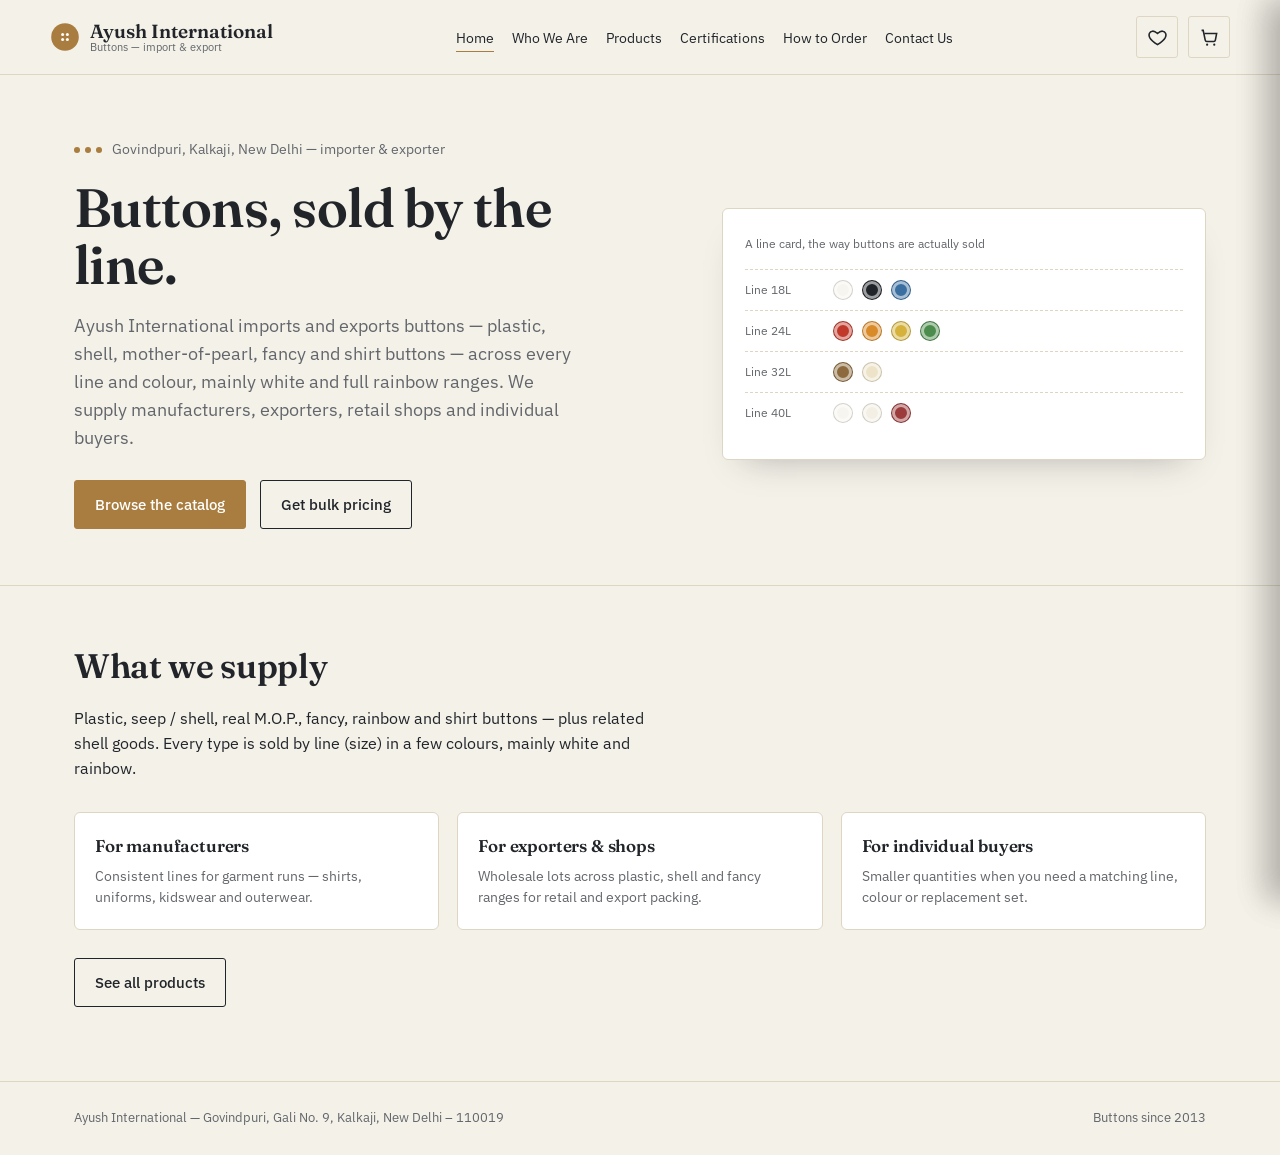
==== index.html @ 9298a8a2 "First Commit" ====
<!DOCTYPE html>
<html lang="en">
<head>
  <meta charset="UTF-8">
  <meta name="viewport" content="width=device-width, initial-scale=1.0">
  <title>Ayush International — Buttons, Import &amp; Export</title>
  <meta name="description" content="Ayush International — importer and exporter of plastic, shell, mother-of-pearl, fancy and shirt buttons. Govindpuri, Kalkaji, New Delhi. Serving manufacturers, exporters, retailers and individual buyers since 2013.">
  <link rel="icon" href="data:image/svg+xml,%3Csvg xmlns='http://www.w3.org/2000/svg' viewBox='0 0 100 100'%3E%3Ccircle cx='50' cy='50' r='46' fill='%23A97C3F'/%3E%3Ccircle cx='42' cy='42' r='5' fill='%23fff'/%3E%3Ccircle cx='58' cy='42' r='5' fill='%23fff'/%3E%3Ccircle cx='42' cy='58' r='5' fill='%23fff'/%3E%3Ccircle cx='58' cy='58' r='5' fill='%23fff'/%3E%3C/svg%3E">
  <link rel="preconnect" href="https://fonts.googleapis.com">
  <link rel="preconnect" href="https://fonts.gstatic.com" crossorigin>
  <link href="https://fonts.googleapis.com/css2?family=Fraunces:opsz,wght@9..144,400;9..144,500;9..144,600;9..144,700&family=IBM+Plex+Sans:wght@400;500;600&display=swap" rel="stylesheet">
  <link rel="stylesheet" href="css/style.css">
</head>
<body data-page="home">

<header>
  <div class="wrap nav">
    <a href="index.html" class="wordmark">
      <svg viewBox="0 0 100 100" aria-hidden="true"><circle cx="50" cy="50" r="46" fill="#A97C3F"/><circle cx="42" cy="42" r="5" fill="#fff"/><circle cx="58" cy="42" r="5" fill="#fff"/><circle cx="42" cy="58" r="5" fill="#fff"/><circle cx="58" cy="58" r="5" fill="#fff"/></svg>
      <span class="wordmark-text">Ayush International<small>Buttons — import &amp; export</small></span>
    </a>
    <button class="icon-btn menu-toggle" id="menuToggle" aria-label="Open menu" aria-expanded="false">
      <svg viewBox="0 0 24 24" fill="none" stroke="currentColor" stroke-width="2"><path d="M3 6h18M3 12h18M3 18h18"/></svg>
    </button>
    <ul class="nav-links" id="navLinks">
      <li><a href="index.html" data-page="home">Home</a></li>
      <li><a href="who-we-are.html" data-page="who">Who We Are</a></li>
      <li><a href="products.html" data-page="products">Products</a></li>
      <li><a href="certifications.html" data-page="certs">Certifications</a></li>
      <li><a href="how-to-order.html" data-page="how">How to Order</a></li>
      <li><a href="contact.html" data-page="contact">Contact Us</a></li>
    </ul>
    <div class="nav-actions">
      <a class="icon-btn" id="wishlistOpen" href="products.html" aria-label="Open wishlist">
        <svg viewBox="0 0 24 24" fill="none" stroke="currentColor" stroke-width="2"><path d="M12 21s-7.5-4.6-10-9.3C0.4 8 2 4.5 5.6 4c2-.3 3.8.6 6.4 3 2.6-2.4 4.4-3.3 6.4-3 3.6.5 5.2 4 3.6 7.7C19.5 16.4 12 21 12 21z"/></svg>
        <span class="count-badge" id="wishCount" hidden>0</span>
      </a>
      <a class="icon-btn" id="cartOpen" href="how-to-order.html" aria-label="Open cart">
        <svg viewBox="0 0 24 24" fill="none" stroke="currentColor" stroke-width="2"><circle cx="9" cy="21" r="1.4" fill="currentColor" stroke="none"/><circle cx="18" cy="21" r="1.4" fill="currentColor" stroke="none"/><path d="M2 3h2l2.6 12.4a2 2 0 0 0 2 1.6h8.8a2 2 0 0 0 2-1.6L21 7H6"/></svg>
        <span class="count-badge" id="cartCount" hidden>0</span>
      </a>
    </div>
  </div>
</header>

<main>
  <section class="hero">
    <div class="wrap hero-grid">
      <div>
        <div class="eyebrow-line"><span class="dots"><span></span><span></span><span></span></span>Govindpuri, Kalkaji, New Delhi — importer &amp; exporter</div>
        <h1>Buttons, sold by the line.</h1>
        <p class="lead">Ayush International imports and exports buttons — plastic, shell, mother-of-pearl, fancy and shirt buttons — across every line and colour, mainly white and full rainbow ranges. We supply manufacturers, exporters, retail shops and individual buyers.</p>
        <div class="hero-ctas">
          <a href="products.html" class="btn btn-brass">Browse the catalog</a>
          <a href="contact.html" class="btn btn-outline">Get bulk pricing</a>
        </div>
      </div>
      <div class="button-card">
        <div class="card-title">A line card, the way buttons are actually sold</div>
        <div class="card-row"><span class="line-label">Line 18L</span><span class="dots-row" id="heroRow1"></span></div>
        <div class="card-row"><span class="line-label">Line 24L</span><span class="dots-row" id="heroRow2"></span></div>
        <div class="card-row"><span class="line-label">Line 32L</span><span class="dots-row" id="heroRow3"></span></div>
        <div class="card-row"><span class="line-label">Line 40L</span><span class="dots-row" id="heroRow4"></span></div>
      </div>
    </div>
  </section>

  <hr class="divider">

  <section>
    <div class="wrap">
      <div class="section-head">
        <h2>What we supply</h2>
        <p>Plastic, seep / shell, real M.O.P., fancy, rainbow and shirt buttons — plus related shell goods. Every type is sold by line (size) in a few colours, mainly white and rainbow.</p>
      </div>
      <div class="why-grid">
        <div class="why-card">
          <h3>For manufacturers</h3>
          <p>Consistent lines for garment runs — shirts, uniforms, kidswear and outerwear.</p>
        </div>
        <div class="why-card">
          <h3>For exporters &amp; shops</h3>
          <p>Wholesale lots across plastic, shell and fancy ranges for retail and export packing.</p>
        </div>
        <div class="why-card">
          <h3>For individual buyers</h3>
          <p>Smaller quantities when you need a matching line, colour or replacement set.</p>
        </div>
      </div>
      <div class="hero-ctas">
        <a href="products.html" class="btn btn-outline">See all products</a>
      </div>
    </div>
  </section>
</main>

<footer>
  <div class="wrap foot-row">
    <span>Ayush International — Govindpuri, Gali No. 9, Kalkaji, New Delhi – 110019</span>
    <span>Buttons since 2013</span>
  </div>
</footer>

<div class="overlay" id="overlay"></div>
<aside class="drawer" id="cartDrawer" aria-label="Shopping cart">
  <div class="drawer-head"><h2>Your cart</h2><button class="drawer-close" id="cartClose" aria-label="Close cart">&times;</button></div>
  <div class="drawer-body" id="cartBody"></div>
  <div class="drawer-foot">
    <div class="totals-row"><span>Items</span><span id="cartTotalItems">0</span></div>
    <button class="btn btn-brass" id="checkoutOpen" style="width:100%;justify-content:center;">Send order enquiry</button>
  </div>
</aside>
<aside class="drawer" id="wishDrawer" aria-label="Wishlist">
  <div class="drawer-head"><h2>Your wishlist</h2><button class="drawer-close" id="wishClose" aria-label="Close wishlist">&times;</button></div>
  <div class="drawer-body" id="wishBody"></div>
</aside>
<div class="modal-overlay" id="checkoutOverlay">
  <div class="modal">
    <h2>Send order enquiry</h2>
    <p class="hint">We confirm pricing by phone or WhatsApp. Share your details and we will reply with rates and dispatch.</p>
    <form id="checkoutForm">
      <div class="field"><label for="custName">Your name</label><input id="custName" required></div>
      <div class="field"><label for="custPhone">Phone number</label><input id="custPhone" required></div>
      <div class="field"><label for="custAddress">Delivery address / city</label><input id="custAddress"></div>
      <div class="field"><label for="custNote">Note (quantities, deadline, anything else)</label><textarea id="custNote"></textarea></div>
      <div class="modal-actions">
        <button type="button" class="btn btn-outline" id="checkoutCancel">Cancel</button>
        <button type="submit" class="btn btn-brass">Send enquiry</button>
      </div>
    </form>
    <div class="order-result" id="orderResult" hidden>
      <p class="hint" id="orderResultHint"></p>
      <textarea id="orderMessage" readonly></textarea>
      <div class="modal-actions" style="margin-top:10px;">
        <button class="btn btn-outline" id="copyOrder">Copy message</button>
        <button class="btn btn-outline" id="closeResult">Close</button>
      </div>
    </div>
  </div>
</div>

<script src="js/data.js"></script>
<script src="js/app.js"></script>
</body>
</html>
---- css/style.css ----
/* ======================================================
   TOKENS — palette drawn from the trade: bone paper,
   brass hardware, ink, and the button colours themselves.
   ====================================================== */
:root{
  --bg:#F4F1E8;
  --surface:#FFFFFF;
  --ink:#21252A;
  --ink-soft:#63666B;
  --line:#DED6C3;
  --brass:#A97C3F;
  --brass-deep:#7C5A2C;
  --thread:#9C3B3B;
  --focus:#3B6FA0;
  --radius:3px;
  --max:1180px;
}
*{box-sizing:border-box;}
html{scroll-behavior:smooth;}
@media (prefers-reduced-motion:reduce){
  html{scroll-behavior:auto;}
  *{animation-duration:0.01ms !important;transition-duration:0.01ms !important;}
}
body{
  margin:0;background:var(--bg);color:var(--ink);
  font-family:'IBM Plex Sans',system-ui,sans-serif;
  font-size:16px;line-height:1.55;
}
h1,h2,h3{
  font-family:'Fraunces',serif;
  font-weight:600;letter-spacing:-0.01em;margin:0 0 .4em;
  color:var(--ink);
}
p{margin:0 0 1em;color:var(--ink);max-width:62ch;}
a{color:inherit;}
button{font-family:inherit;}
:focus-visible{outline:3px solid var(--focus);outline-offset:2px;}
.wrap{max-width:var(--max);margin:0 auto;padding:0 24px;}
.btn{
  display:inline-flex;align-items:center;gap:8px;
  padding:12px 20px;border-radius:var(--radius);border:1px solid var(--ink);
  background:var(--ink);color:var(--bg);font-weight:500;font-size:15px;
  cursor:pointer;text-decoration:none;transition:transform .15s ease, background .15s ease;
}
.btn:hover{background:#000;}
.btn:active{transform:scale(.98);}
.btn-outline{background:transparent;color:var(--ink);}
.btn-outline:hover{background:var(--ink);color:var(--bg);}
.btn-brass{background:var(--brass);border-color:var(--brass);color:#fff;}
.btn-brass:hover{background:var(--brass-deep);}
.btn[disabled]{opacity:.45;cursor:not-allowed;}
.btn[disabled]:hover{background:var(--ink);}

/* ---------- header ---------- */
header{
  position:sticky;top:0;z-index:40;background:var(--bg);
  border-bottom:1px solid var(--line);
}
.nav{display:flex;align-items:center;justify-content:space-between;padding:16px 0;gap:16px;}
.wordmark{display:flex;align-items:center;gap:10px;text-decoration:none;}
.wordmark svg{width:30px;height:30px;flex:none;}
.wordmark-text{font-family:'Fraunces',serif;font-weight:600;font-size:19px;line-height:1.1;white-space:nowrap;}
.wordmark-text small{display:block;font-family:'IBM Plex Sans',sans-serif;font-weight:400;font-size:11px;color:var(--ink-soft);}
.nav-links{display:flex;gap:18px;list-style:none;margin:0;padding:0;flex-wrap:nowrap;}
.nav-links a{
  text-decoration:none;font-size:14px;padding:4px 0;white-space:nowrap;
  border-bottom:1px solid transparent;
}
.nav-links a:hover,
.nav-links a.is-current{border-bottom-color:var(--brass);}
.nav-actions{display:flex;align-items:center;gap:10px;}
.icon-btn{
  position:relative;background:none;border:1px solid var(--line);border-radius:var(--radius);
  width:42px;height:42px;display:flex;align-items:center;justify-content:center;cursor:pointer;
  color:inherit;text-decoration:none;
}
.icon-btn:hover{border-color:var(--ink);}
.icon-btn svg{width:19px;height:19px;}
.count-badge{
  position:absolute;top:-7px;right:-7px;background:var(--thread);color:#fff;
  font-size:11px;font-weight:600;min-width:18px;height:18px;border-radius:9px;
  display:flex;align-items:center;justify-content:center;padding:0 4px;
}
.count-badge[hidden]{display:none;}
.menu-toggle{display:none;}

/* ---------- page hero ---------- */
.page-hero{padding:48px 0 28px;border-bottom:1px solid var(--line);}
.crumbs{font-size:13px;color:var(--ink-soft);margin-bottom:14px;}
.crumbs a{text-decoration:none;border-bottom:1px solid transparent;}
.crumbs a:hover{border-bottom-color:var(--brass);}
.page-hero h1{font-size:clamp(30px,4vw,46px);max-width:18ch;}
.page-hero .lead{font-size:17px;color:var(--ink-soft);}

/* ---------- home hero ---------- */
.hero{padding:64px 0 56px;}
.hero-grid{display:grid;grid-template-columns:1.1fr .9fr;gap:56px;align-items:center;}
.eyebrow-line{
  display:flex;align-items:center;gap:10px;margin-bottom:18px;color:var(--ink-soft);font-size:14px;
}
.eyebrow-line .dots{display:flex;gap:5px;}
.eyebrow-line .dots span{width:6px;height:6px;border-radius:50%;background:var(--brass);}
.hero h1{font-size:clamp(34px,4.6vw,54px);line-height:1.06;margin-bottom:.35em;max-width:14ch;}
.hero p.lead{font-size:18px;color:var(--ink-soft);max-width:46ch;}
.hero-ctas{display:flex;gap:14px;margin-top:28px;flex-wrap:wrap;}

.button-card{
  background:var(--surface);border:1px solid var(--line);border-radius:6px;
  padding:26px 22px;box-shadow:0 18px 34px -22px rgba(33,37,42,.35);
}
.button-card .card-title{font-size:12px;color:var(--ink-soft);margin-bottom:16px;}
.card-row{display:flex;align-items:center;gap:14px;padding:10px 0;border-top:1px dashed var(--line);}
.card-row:first-of-type{border-top:none;}
.card-row .line-label{width:74px;font-size:12px;color:var(--ink-soft);flex:none;}
.card-row .dots-row{display:flex;gap:9px;flex-wrap:wrap;}
.swatch{
  width:20px;height:20px;border-radius:50%;border:1px solid rgba(0,0,0,.15);
  box-shadow:inset 0 0 0 3px rgba(255,255,255,.55);flex:none;
}

/* ---------- section shell ---------- */
section{padding:54px 0;}
.section-head{max-width:60ch;margin-bottom:32px;}
.section-head h2{font-size:clamp(26px,3vw,34px);}
.divider{border:none;border-top:1px solid var(--line);margin:0;}

/* ---------- category filter ---------- */
.cat-filter{display:flex;gap:10px;flex-wrap:wrap;margin-bottom:30px;}
.cat-pill{
  border:1px solid var(--line);background:var(--surface);border-radius:20px;
  padding:8px 16px;font-size:14px;cursor:pointer;color:var(--ink);
}
.cat-pill[aria-pressed="true"]{background:var(--ink);color:var(--bg);border-color:var(--ink);}

/* ---------- product grid ---------- */
.grid{display:grid;grid-template-columns:repeat(auto-fill,minmax(250px,1fr));gap:22px;}
.card{
  background:var(--surface);border:1px solid var(--line);border-radius:6px;
  display:flex;flex-direction:column;overflow:hidden;
}
.card-media{
  position:relative;aspect-ratio:1/1;display:flex;align-items:center;justify-content:center;
  background:linear-gradient(180deg,#EFEAD9,#F4F1E8);border-bottom:1px solid var(--line);
  overflow:hidden;
}
.card-media img{
  width:100%;height:100%;object-fit:cover;display:block;
}
.btn-icon-svg{width:56%;height:56%;}
.photo-note,
.photo-slot{
  position:absolute;top:10px;left:10px;font-size:10.5px;color:var(--ink-soft);
  background:rgba(255,255,255,.85);border:1px dashed var(--line);border-radius:3px;padding:3px 7px;
}
.photo-slot-lg{
  position:absolute;inset:16px;display:flex;align-items:center;justify-content:center;
  border:1px dashed var(--line);color:var(--ink-soft);font-size:13px;text-align:center;
  padding:12px;pointer-events:none;
}
.wish-toggle{
  position:absolute;top:8px;right:8px;background:rgba(255,255,255,.9);border:1px solid var(--line);
  border-radius:50%;width:34px;height:34px;display:flex;align-items:center;justify-content:center;cursor:pointer;z-index:2;
}
.wish-toggle svg{width:16px;height:16px;stroke:var(--ink);fill:none;transition:fill .15s ease, stroke .15s ease;}
.wish-toggle[aria-pressed="true"] svg{fill:var(--thread);stroke:var(--thread);}
.card-body{padding:16px 16px 18px;display:flex;flex-direction:column;gap:8px;flex:1;}
.card-body h3{font-size:16.5px;font-weight:600;margin:0;}
.card-body h3 a{text-decoration:none;}
.card-body h3 a:hover{border-bottom:1px solid var(--brass);}
.card-meta{font-size:13px;color:var(--ink-soft);}
.card-blurb{font-size:13.5px;color:var(--ink-soft);margin:0;}
.swatch-row{display:flex;gap:6px;flex-wrap:wrap;margin-top:2px;}
.swatch-sm{width:15px;height:15px;border-radius:50%;border:1px solid rgba(0,0,0,.15);box-shadow:inset 0 0 0 2px rgba(255,255,255,.55);}
.rating-row{display:flex;align-items:center;gap:6px;margin-top:4px;flex-wrap:wrap;}
.stars{display:flex;gap:2px;}
.star-btn{background:none;border:none;padding:2px;cursor:pointer;color:var(--line);}
.star-btn svg{width:16px;height:16px;fill:currentColor;}
.star-btn.filled{color:var(--brass);}
.rating-text{font-size:12px;color:var(--ink-soft);}
.card-footer{margin-top:auto;padding-top:10px;display:flex;gap:8px;}
.card-footer .btn{flex:1;justify-content:center;padding:10px 12px;font-size:13.5px;}

/* ---------- about / how-it-works ---------- */
.about-grid{display:grid;grid-template-columns:1fr 1fr;gap:48px;align-items:start;}
.prose p{max-width:66ch;}
.fact-list{list-style:none;margin:0;padding:0;display:grid;gap:14px;}
.fact-list li{display:flex;gap:12px;font-size:14.5px;border-top:1px solid var(--line);padding-top:12px;}
.fact-list li:first-child{border-top:none;padding-top:0;}
.fact-list b{font-weight:600;min-width:150px;flex:none;}

.steps{display:grid;grid-template-columns:repeat(3,1fr);gap:24px;}
.step{background:var(--surface);border:1px solid var(--line);border-radius:6px;padding:22px;}
.step .num{font-family:'Fraunces',serif;font-size:26px;color:var(--brass);margin-bottom:8px;}
.step h3{font-size:16px;margin-bottom:6px;}
.step p{font-size:13.5px;color:var(--ink-soft);margin:0;}

.why-grid{display:grid;grid-template-columns:repeat(3,1fr);gap:18px;}
.why-card{
  background:var(--surface);border:1px solid var(--line);border-radius:6px;padding:20px;
}
.why-card h3{font-size:17px;margin-bottom:6px;}
.why-card p{font-size:14px;color:var(--ink-soft);margin:0;max-width:none;}

.cert-grid{display:grid;grid-template-columns:repeat(auto-fill,minmax(240px,1fr));gap:18px;}
.cert-card{
  background:var(--surface);border:1px dashed var(--line);border-radius:6px;padding:22px;min-height:180px;
  display:flex;flex-direction:column;justify-content:space-between;
}
.cert-card .label{font-size:12px;color:var(--ink-soft);margin-bottom:8px;}
.cert-card h3{font-size:18px;}
.fill-me{color:var(--ink-soft);font-style:italic;}

/* ---------- product detail ---------- */
.detail-grid{display:grid;grid-template-columns:.9fr 1.1fr;gap:48px;align-items:start;}
.detail-media{
  position:relative;aspect-ratio:1/1;background:linear-gradient(180deg,#EFEAD9,#F4F1E8);
  border:1px solid var(--line);border-radius:6px;display:flex;align-items:center;justify-content:center;overflow:hidden;
}
.detail-media img{width:100%;height:100%;object-fit:cover;}
.detail-media .btn-icon-svg{width:48%;height:48%;}
.detail-actions{display:flex;gap:10px;flex-wrap:wrap;margin-top:22px;}

/* ---------- contact ---------- */
.contact-box{background:var(--surface);border:1px solid var(--line);border-radius:6px;padding:30px;}
.contact-grid{display:grid;grid-template-columns:1fr 1fr;gap:26px;}
.contact-item b{display:block;font-size:12.5px;color:var(--ink-soft);margin-bottom:4px;}
.contact-item span, .contact-item a{font-size:15.5px;}
.map-slot{
  margin-top:22px;min-height:220px;border:1px dashed var(--line);border-radius:6px;
  display:flex;align-items:center;justify-content:center;color:var(--ink-soft);font-size:14px;
  background:var(--surface);
}

footer{border-top:1px solid var(--line);padding:26px 0;margin-top:20px;}
.foot-row{display:flex;justify-content:space-between;align-items:center;flex-wrap:wrap;gap:10px;font-size:13px;color:var(--ink-soft);}
.foot-row a{text-decoration:none;}
.foot-row a:hover{border-bottom:1px solid var(--brass);}

/* ---------- drawers ---------- */
.overlay{
  position:fixed;inset:0;background:rgba(33,37,42,.4);opacity:0;pointer-events:none;
  transition:opacity .2s ease;z-index:60;
}
.overlay.open{opacity:1;pointer-events:auto;}
.drawer{
  position:fixed;top:0;right:0;height:100%;width:min(400px,92vw);background:var(--bg);
  box-shadow:-14px 0 30px rgba(0,0,0,.15);transform:translateX(100%);
  transition:transform .25s ease;z-index:70;display:flex;flex-direction:column;
}
.drawer.open{transform:translateX(0);}
.drawer-head{display:flex;justify-content:space-between;align-items:center;padding:18px 20px;border-bottom:1px solid var(--line);}
.drawer-head h2{font-size:19px;margin:0;}
.drawer-close{background:none;border:none;cursor:pointer;font-size:22px;line-height:1;color:var(--ink);}
.drawer-body{padding:16px 20px;overflow-y:auto;flex:1;display:flex;flex-direction:column;gap:14px;}
.drawer-empty{color:var(--ink-soft);font-size:14px;padding:20px 0;}
.line-item{display:flex;gap:12px;border-bottom:1px solid var(--line);padding-bottom:14px;}
.li-icon{width:52px;height:52px;flex:none;background:#EFEAD9;border-radius:4px;display:flex;align-items:center;justify-content:center;overflow:hidden;}
.li-icon img{width:100%;height:100%;object-fit:cover;}
.li-icon svg{width:70%;height:70%;}
.li-info{flex:1;}
.li-info h4{font-size:14.5px;margin:0 0 3px;font-weight:600;}
.li-info .meta{font-size:12px;color:var(--ink-soft);margin-bottom:8px;}
.qty-row{display:flex;align-items:center;gap:10px;}
.qty-btn{width:26px;height:26px;border:1px solid var(--line);background:var(--surface);border-radius:4px;cursor:pointer;font-size:15px;line-height:1;}
.qty-val{font-size:14px;min-width:16px;text-align:center;}
.li-remove{margin-left:auto;background:none;border:none;color:var(--thread);font-size:12.5px;cursor:pointer;text-decoration:underline;}
.wish-item{display:flex;gap:12px;align-items:center;border-bottom:1px solid var(--line);padding-bottom:14px;}
.wish-item .li-info{display:flex;flex-direction:column;gap:6px;}
.wish-actions{display:flex;gap:8px;}
.wish-actions button,.wish-actions a{font-size:12px;padding:6px 10px;}
.drawer-foot{border-top:1px solid var(--line);padding:16px 20px;}
.drawer-foot .totals-row{display:flex;justify-content:space-between;font-size:14px;margin-bottom:12px;}

/* ---------- checkout modal ---------- */
.modal-overlay{
  position:fixed;inset:0;background:rgba(33,37,42,.45);display:none;align-items:center;justify-content:center;
  z-index:80;padding:20px;
}
.modal-overlay.open{display:flex;}
.modal{background:var(--bg);border-radius:8px;max-width:480px;width:100%;max-height:88vh;overflow-y:auto;padding:26px;}
.modal h2{font-size:21px;margin-bottom:6px;}
.modal p.hint{font-size:13.5px;color:var(--ink-soft);margin-bottom:18px;}
.field{margin-bottom:14px;}
.field label{display:block;font-size:13px;color:var(--ink-soft);margin-bottom:5px;}
.field input,.field textarea,.field select{
  width:100%;padding:10px 12px;border:1px solid var(--line);border-radius:4px;background:var(--surface);
  font-family:inherit;font-size:14.5px;color:var(--ink);
}
.field textarea{resize:vertical;min-height:64px;}
.modal-actions{display:flex;gap:10px;margin-top:6px;}
.order-result{margin-top:18px;border-top:1px solid var(--line);padding-top:16px;}
.order-result textarea{width:100%;min-height:150px;font-size:13px;padding:10px;border:1px solid var(--line);border-radius:4px;background:var(--surface);font-family:inherit;}

.list-page{padding:40px 0 64px;}
.list-page .line-item,
.list-page .wish-item{background:var(--surface);border:1px solid var(--line);border-bottom:1px solid var(--line);padding:16px;border-radius:6px;}

@media (max-width:980px){
  .hero-grid,.about-grid,.detail-grid{grid-template-columns:1fr;}
  .contact-grid{grid-template-columns:1fr;}
  .steps,.why-grid{grid-template-columns:1fr;}
  .nav-links{
    position:fixed;top:73px;left:0;right:0;background:var(--bg);border-bottom:1px solid var(--line);
    flex-direction:column;gap:0;padding:8px 24px;transform:translateY(-140%);transition:transform .2s ease;
    z-index:39;
  }
  .nav-links.open{transform:translateY(0);}
  .nav-links li{border-top:1px solid var(--line);}
  .nav-links li:first-child{border-top:none;}
  .nav-links a{display:block;padding:14px 0;}
  .menu-toggle{display:flex;}
}
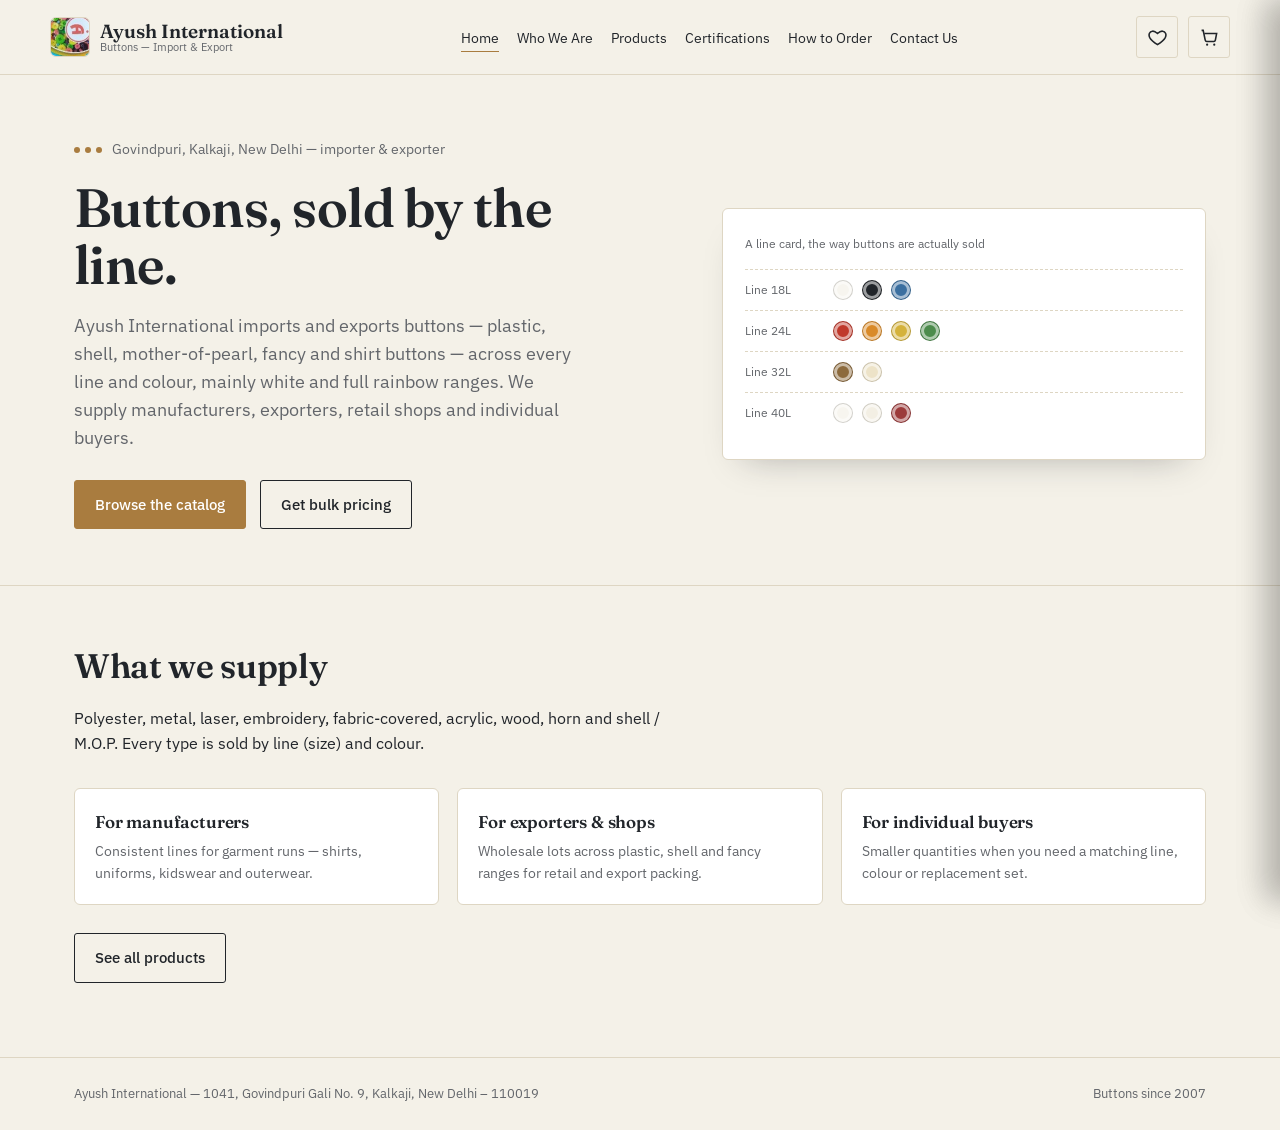
==== commit 4d8f058c: "Product Catalog" ====
--- a/index.html
+++ b/index.html
@@ -5,7 +5,7 @@
   <meta name="viewport" content="width=device-width, initial-scale=1.0">
   <title>Ayush International — Buttons, Import &amp; Export</title>
   <meta name="description" content="Ayush International — importer and exporter of plastic, shell, mother-of-pearl, fancy and shirt buttons. Govindpuri, Kalkaji, New Delhi. Serving manufacturers, exporters, retailers and individual buyers since 2013.">
-  <link rel="icon" href="data:image/svg+xml,%3Csvg xmlns='http://www.w3.org/2000/svg' viewBox='0 0 100 100'%3E%3Ccircle cx='50' cy='50' r='46' fill='%23A97C3F'/%3E%3Ccircle cx='42' cy='42' r='5' fill='%23fff'/%3E%3Ccircle cx='58' cy='42' r='5' fill='%23fff'/%3E%3Ccircle cx='42' cy='58' r='5' fill='%23fff'/%3E%3Ccircle cx='58' cy='58' r='5' fill='%23fff'/%3E%3C/svg%3E">
+  <link rel="icon" href="images/logo.png">
   <link rel="preconnect" href="https://fonts.googleapis.com">
   <link rel="preconnect" href="https://fonts.gstatic.com" crossorigin>
   <link href="https://fonts.googleapis.com/css2?family=Fraunces:opsz,wght@9..144,400;9..144,500;9..144,600;9..144,700&family=IBM+Plex+Sans:wght@400;500;600&display=swap" rel="stylesheet">
@@ -16,8 +16,8 @@
 <header>
   <div class="wrap nav">
     <a href="index.html" class="wordmark">
-      <svg viewBox="0 0 100 100" aria-hidden="true"><circle cx="50" cy="50" r="46" fill="#A97C3F"/><circle cx="42" cy="42" r="5" fill="#fff"/><circle cx="58" cy="42" r="5" fill="#fff"/><circle cx="42" cy="58" r="5" fill="#fff"/><circle cx="58" cy="58" r="5" fill="#fff"/></svg>
-      <span class="wordmark-text">Ayush International<small>Buttons — import &amp; export</small></span>
+      <img src="images/logo.png" alt="Ayush International" class="brand-logo" width="40" height="40">
+      <span class="wordmark-text">Ayush International<small>Buttons — Import &amp; Export</small></span>
     </a>
     <button class="icon-btn menu-toggle" id="menuToggle" aria-label="Open menu" aria-expanded="false">
       <svg viewBox="0 0 24 24" fill="none" stroke="currentColor" stroke-width="2"><path d="M3 6h18M3 12h18M3 18h18"/></svg>
@@ -71,7 +71,7 @@
     <div class="wrap">
       <div class="section-head">
         <h2>What we supply</h2>
-        <p>Plastic, seep / shell, real M.O.P., fancy, rainbow and shirt buttons — plus related shell goods. Every type is sold by line (size) in a few colours, mainly white and rainbow.</p>
+        <p>Polyester, metal, laser, embroidery, fabric-covered, acrylic, wood, horn and shell / M.O.P. Every type is sold by line (size) and colour.</p>
       </div>
       <div class="why-grid">
         <div class="why-card">
@@ -96,8 +96,8 @@
 
 <footer>
   <div class="wrap foot-row">
-    <span>Ayush International — Govindpuri, Gali No. 9, Kalkaji, New Delhi – 110019</span>
-    <span>Buttons since 2013</span>
+    <span>Ayush International — 1041, Govindpuri Gali No. 9, Kalkaji, New Delhi – 110019</span>
+    <span>Buttons since 2007</span>
   </div>
 </footer>
 
--- a/css/style.css
+++ b/css/style.css
@@ -59,6 +59,10 @@
 .nav{display:flex;align-items:center;justify-content:space-between;padding:16px 0;gap:16px;}
 .wordmark{display:flex;align-items:center;gap:10px;text-decoration:none;}
 .wordmark svg{width:30px;height:30px;flex:none;}
+.brand-logo{
+  width:40px;height:40px;flex:none;border-radius:6px;
+  object-fit:cover;border:1px solid var(--line);background:#fff;
+}
 .wordmark-text{font-family:'Fraunces',serif;font-weight:600;font-size:19px;line-height:1.1;white-space:nowrap;}
 .wordmark-text small{display:block;font-family:'IBM Plex Sans',sans-serif;font-weight:400;font-size:11px;color:var(--ink-soft);}
 .nav-links{display:flex;gap:18px;list-style:none;margin:0;padding:0;flex-wrap:nowrap;}
@@ -168,7 +172,23 @@
 .card-body h3 a{text-decoration:none;}
 .card-body h3 a:hover{border-bottom:1px solid var(--brass);}
 .card-meta{font-size:13px;color:var(--ink-soft);}
+.price{font-weight:600;font-size:16px;color:var(--ink);}
+.price small{font-weight:400;font-size:12px;color:var(--ink-soft);margin-left:6px;}
+.price-lg{font-size:22px;margin:10px 0 4px;}
 .card-blurb{font-size:13.5px;color:var(--ink-soft);margin:0;}
+.size-row{display:flex;flex-wrap:wrap;gap:6px;margin:0 0 16px;}
+.size-pill{
+  border:1px solid var(--line);background:var(--surface);border-radius:3px;
+  padding:4px 8px;font-size:12.5px;
+}
+.detail-sub{font-size:15px;margin:18px 0 8px;}
+.color-names{font-size:14px;color:var(--ink-soft);max-width:none;margin:0 0 6px;}
+.hint-note{font-size:13px;color:var(--ink-soft);margin-top:18px;max-width:52ch;}
+.table-wrap{overflow-x:auto;border:1px solid var(--line);border-radius:6px;background:var(--surface);}
+.size-table{width:100%;border-collapse:collapse;font-size:14px;}
+.size-table th,.size-table td{text-align:left;padding:10px 14px;border-bottom:1px solid var(--line);}
+.size-table th{font-weight:600;background:#EFEAD9;}
+.size-table tr:last-child td{border-bottom:none;}
 .swatch-row{display:flex;gap:6px;flex-wrap:wrap;margin-top:2px;}
 .swatch-sm{width:15px;height:15px;border-radius:50%;border:1px solid rgba(0,0,0,.15);box-shadow:inset 0 0 0 2px rgba(255,255,255,.55);}
 .rating-row{display:flex;align-items:center;gap:6px;margin-top:4px;flex-wrap:wrap;}
@@ -230,6 +250,11 @@
   display:flex;align-items:center;justify-content:center;color:var(--ink-soft);font-size:14px;
   background:var(--surface);
 }
+.visiting-card{
+  margin-top:22px;border:1px solid var(--line);border-radius:6px;overflow:hidden;background:#0aa0c8;
+}
+.visiting-card img{display:block;width:100%;height:auto;}
+.visiting-card .caption{font-size:12.5px;color:var(--ink-soft);padding:10px 12px;background:var(--surface);}
 
 footer{border-top:1px solid var(--line);padding:26px 0;margin-top:20px;}
 .foot-row{display:flex;justify-content:space-between;align-items:center;flex-wrap:wrap;gap:10px;font-size:13px;color:var(--ink-soft);}
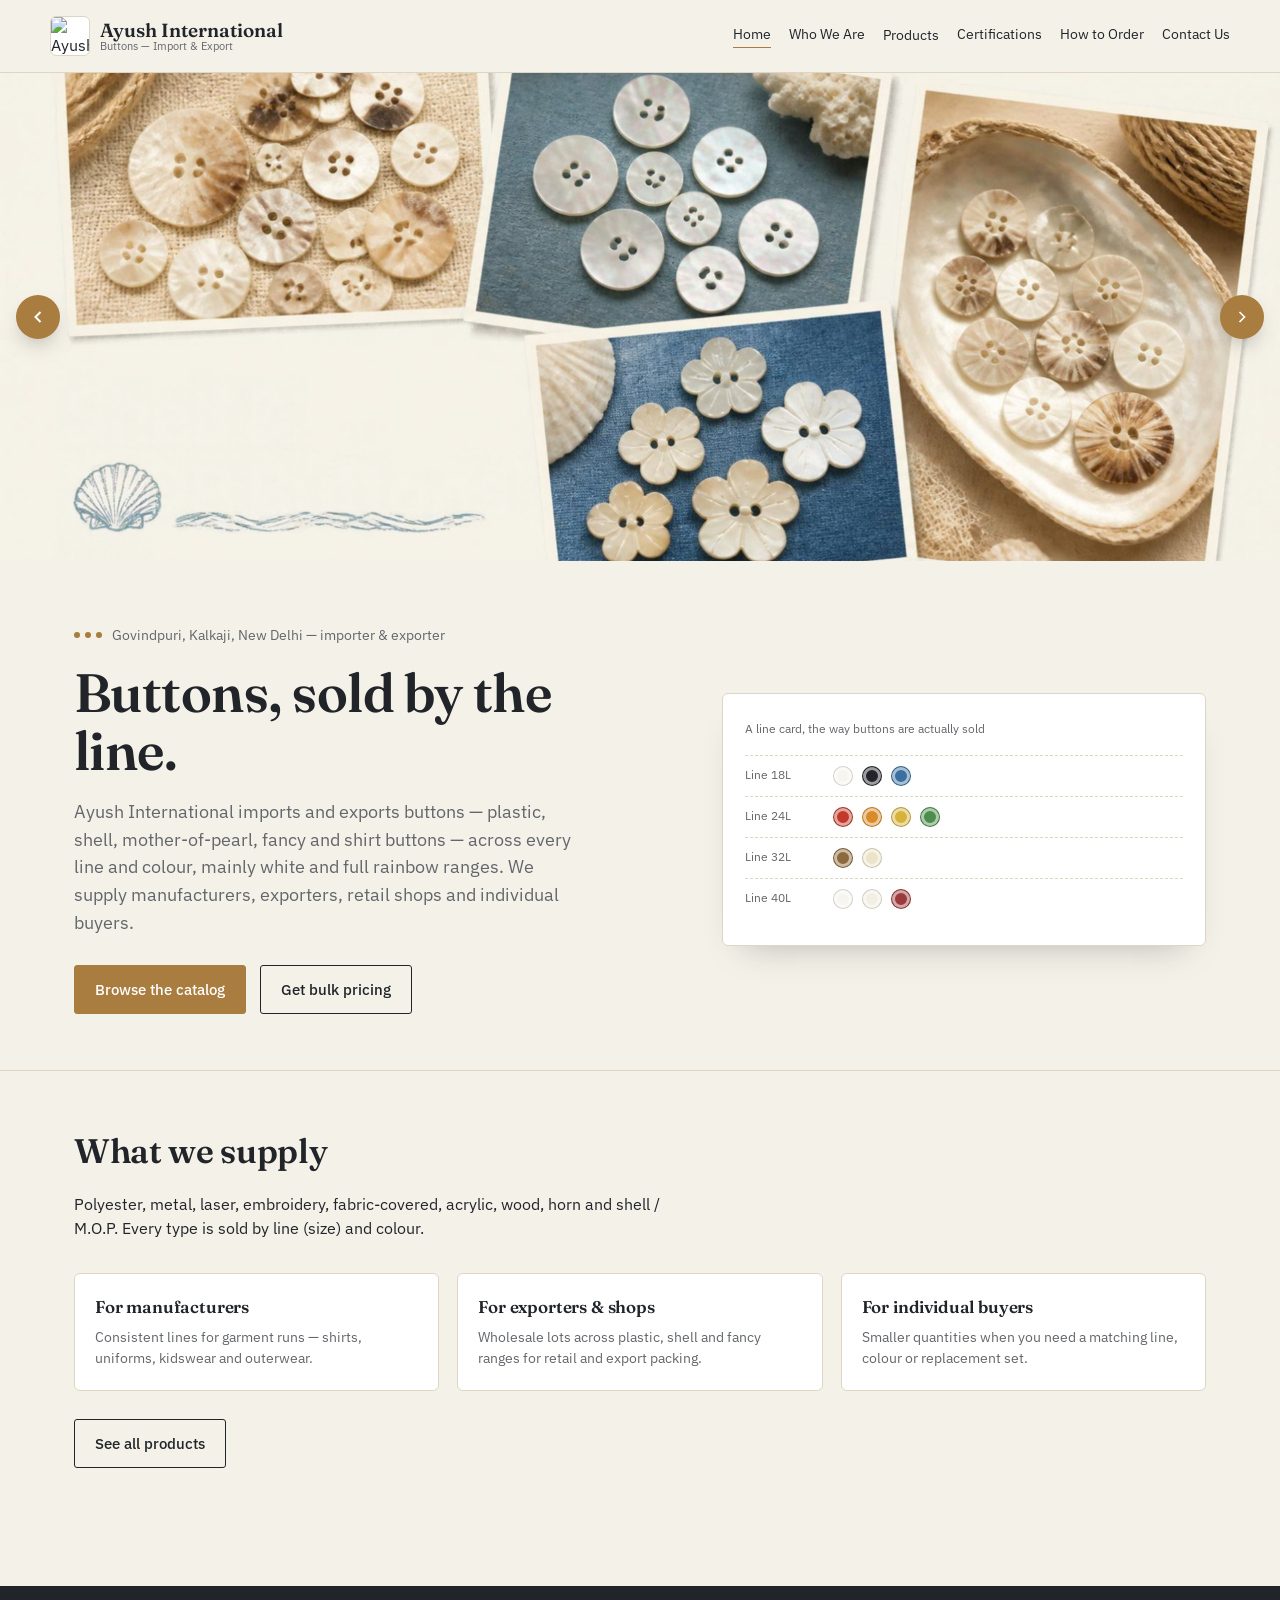
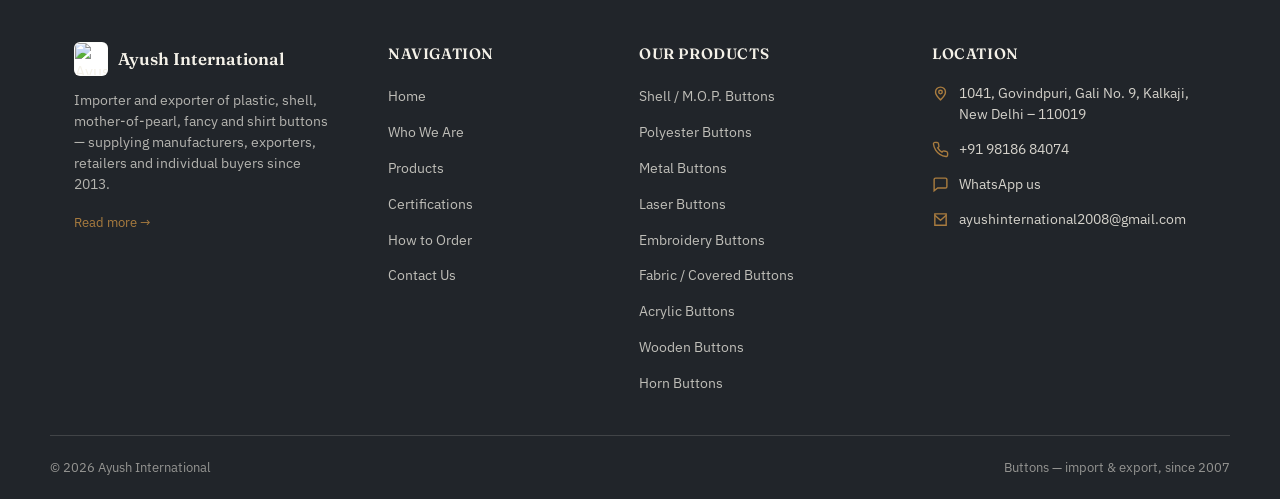
==== commit a2e93400: "Image Gallery & Footer" ====
--- a/index.html
+++ b/index.html
@@ -25,12 +25,28 @@
     <ul class="nav-links" id="navLinks">
       <li><a href="index.html" data-page="home">Home</a></li>
       <li><a href="who-we-are.html" data-page="who">Who We Are</a></li>
-      <li><a href="products.html" data-page="products">Products</a></li>
+      <li class="nav-item has-dropdown" id="productsNavItem">
+        <a href="products.html" data-page="products">Products</a>
+        <button class="dropdown-toggle" id="dropdownToggle" aria-label="Show product categories" aria-expanded="false">
+          <svg class="caret" viewBox="0 0 24 24" fill="none" stroke="currentColor" stroke-width="2"><path d="m6 9 6 6 6-6"/></svg>
+        </button>
+        <ul class="dropdown-menu">
+          <li><a href="products.html?cat=polyester">Polyester</a></li>
+          <li><a href="products.html?cat=metal">Metal</a></li>
+          <li><a href="products.html?cat=laser">Laser</a></li>
+          <li><a href="products.html?cat=embroidery">Embroidery</a></li>
+          <li><a href="products.html?cat=fabric">Fabric / Covered</a></li>
+          <li><a href="products.html?cat=acrylic">Acrylic</a></li>
+          <li><a href="products.html?cat=wood">Wooden</a></li>
+          <li><a href="products.html?cat=horn">Horn</a></li>
+          <li><a href="products.html?cat=shell">Shell / M.O.P.</a></li>
+        </ul>
+      </li>
       <li><a href="certifications.html" data-page="certs">Certifications</a></li>
       <li><a href="how-to-order.html" data-page="how">How to Order</a></li>
       <li><a href="contact.html" data-page="contact">Contact Us</a></li>
     </ul>
-    <div class="nav-actions">
+    <!-- <div class="nav-actions">
       <a class="icon-btn" id="wishlistOpen" href="products.html" aria-label="Open wishlist">
         <svg viewBox="0 0 24 24" fill="none" stroke="currentColor" stroke-width="2"><path d="M12 21s-7.5-4.6-10-9.3C0.4 8 2 4.5 5.6 4c2-.3 3.8.6 6.4 3 2.6-2.4 4.4-3.3 6.4-3 3.6.5 5.2 4 3.6 7.7C19.5 16.4 12 21 12 21z"/></svg>
         <span class="count-badge" id="wishCount" hidden>0</span>
@@ -39,11 +55,27 @@
         <svg viewBox="0 0 24 24" fill="none" stroke="currentColor" stroke-width="2"><circle cx="9" cy="21" r="1.4" fill="currentColor" stroke="none"/><circle cx="18" cy="21" r="1.4" fill="currentColor" stroke="none"/><path d="M2 3h2l2.6 12.4a2 2 0 0 0 2 1.6h8.8a2 2 0 0 0 2-1.6L21 7H6"/></svg>
         <span class="count-badge" id="cartCount" hidden>0</span>
       </a>
-    </div>
+    </div> -->
   </div>
 </header>
-
 <main>
+  <section class="gallery-strip">
+    <div class="gallery-viewport">
+      <button class="gallery-arrow gallery-prev" id="galleryPrev" aria-label="Previous images">
+        <svg viewBox="0 0 24 24" fill="none" stroke="currentColor" stroke-width="2.4"><path d="m15 18-6-6 6-6"/></svg>
+      </button>
+      <div class="gallery-track" id="galleryTrack">
+        <div class="gallery-slide"><img src="images/1.png" alt="Mother of pearl buttons" data-fallback></div>
+        <div class="gallery-slide"><img src="images/2.png" alt="Natural shell buttons" data-fallback></div>
+        <div class="gallery-slide"><img src="images/3.png" alt="Wooden buttons" data-fallback></div>
+        <div class="gallery-slide"><img src="images/4.png" alt="Brass buttons" data-fallback></div>
+      </div>
+      <button class="gallery-arrow gallery-next" id="galleryNext" aria-label="Next images">
+        <svg viewBox="0 0 24 24" fill="none" stroke="currentColor" stroke-width="2"><path d="m9 6 6 6-6 6"/></svg>
+      </button>
+    </div>
+  </section>
+
   <section class="hero">
     <div class="wrap hero-grid">
       <div>
@@ -94,14 +126,82 @@
   </section>
 </main>
 
-<footer>
+<!-- <footer>
   <div class="wrap foot-row">
     <span>Ayush International — 1041, Govindpuri Gali No. 9, Kalkaji, New Delhi – 110019</span>
     <span>Buttons since 2007</span>
   </div>
+</footer> -->
+<footer>
+  <div class="wrap footer-grid">
+ 
+    <div class="footer-col footer-brand">
+      <a href="index.html" class="footer-wordmark">
+        <img src="images/logo.png" alt="Ayush International" width="34" height="34">
+        <span>Ayush International</span>
+      </a>
+      <p>Importer and exporter of plastic, shell, mother-of-pearl, fancy and shirt buttons — supplying manufacturers, exporters, retailers and individual buyers since 2013.</p>
+      <a href="who-we-are.html" class="footer-more">Read more &rarr;</a>
+    </div>
+ 
+    <div class="footer-col">
+      <h4>Navigation</h4>
+      <ul class="footer-links">
+        <li><a href="index.html">Home</a></li>
+        <li><a href="who-we-are.html">Who We Are</a></li>
+        <li><a href="products.html">Products</a></li>
+        <li><a href="certifications.html">Certifications</a></li>
+        <li><a href="how-to-order.html">How to Order</a></li>
+        <li><a href="contact.html">Contact Us</a></li>
+      </ul>
+    </div>
+ 
+    <div class="footer-col">
+      <h4>Our Products</h4>
+      <ul class="footer-links">
+        <li><a href="products.html?cat=shell">Shell / M.O.P. Buttons</a></li>
+        <li><a href="products.html?cat=polyester">Polyester Buttons</a></li>
+        <li><a href="products.html?cat=metal">Metal Buttons</a></li>
+        <li><a href="products.html?cat=laser">Laser Buttons</a></li>
+        <li><a href="products.html?cat=embroidery">Embroidery Buttons</a></li>
+        <li><a href="products.html?cat=fabric">Fabric / Covered Buttons</a></li>
+        <li><a href="products.html?cat=acrylic">Acrylic Buttons</a></li>
+        <li><a href="products.html?cat=wood">Wooden Buttons</a></li>
+        <li><a href="products.html?cat=horn">Horn Buttons</a></li>
+      </ul>
+    </div>
+ 
+    <div class="footer-col">
+      <h4>Location</h4>
+      <ul class="footer-contact">
+        <li>
+          <svg viewBox="0 0 24 24" fill="none" stroke="currentColor" stroke-width="2"><path d="M12 21s-7-6.3-7-11a7 7 0 0 1 14 0c0 4.7-7 11-7 11z"/><circle cx="12" cy="10" r="2.5"/></svg>
+          <a href="https://maps.google.com/?q=1041,+Govindpuri+Gali+No.+9,+Kalkaji,+New+Delhi+110019" target="_blank" rel="noopener">1041, Govindpuri, Gali No. 9, Kalkaji, New Delhi – 110019</a>
+        </li>
+        <li>
+          <svg viewBox="0 0 24 24" fill="none" stroke="currentColor" stroke-width="2"><path d="M22 16.9v3a2 2 0 0 1-2.2 2 19.8 19.8 0 0 1-8.6-3.1 19.5 19.5 0 0 1-6-6 19.8 19.8 0 0 1-3.1-8.6A2 2 0 0 1 4.1 2h3a2 2 0 0 1 2 1.7c.1.9.3 1.8.6 2.7a2 2 0 0 1-.4 2.1L8.1 9.7a16 16 0 0 0 6 6l1.2-1.2a2 2 0 0 1 2.1-.4c.9.3 1.8.5 2.7.6a2 2 0 0 1 1.7 2z"/></svg>
+          <a href="tel:+919818684074">+91 98186 84074</a>
+        </li>
+        <li>
+          <svg viewBox="0 0 24 24" fill="none" stroke="currentColor" stroke-width="2"><path d="M21 15a2 2 0 0 1-2 2H8l-5 4V5a2 2 0 0 1 2-2h14a2 2 0 0 1 2 2z"/></svg>
+          <a href="https://wa.me/919818684074" target="_blank" rel="noopener">WhatsApp us</a>
+        </li>
+        <li>
+          <svg viewBox="0 0 24 24" fill="none" stroke="currentColor" stroke-width="2"><path d="M4 4h16v16H4z"/><path d="m4 6 8 7 8-7"/></svg>
+          <a href="mailto:ayushinternational2008@gmail.com">ayushinternational2008@gmail.com</a>
+        </li>
+      </ul>
+    </div>
+ 
+  </div>
+ 
+  <div class="wrap footer-bottom">
+    <span>&copy; <span id="footYear"></span> Ayush International</span>
+    <span>Buttons — import &amp; export, since 2007</span>
+  </div>
 </footer>
 
-<div class="overlay" id="overlay"></div>
+<!-- <div class="overlay" id="overlay"></div>
 <aside class="drawer" id="cartDrawer" aria-label="Shopping cart">
   <div class="drawer-head"><h2>Your cart</h2><button class="drawer-close" id="cartClose" aria-label="Close cart">&times;</button></div>
   <div class="drawer-body" id="cartBody"></div>
@@ -113,7 +213,7 @@
 <aside class="drawer" id="wishDrawer" aria-label="Wishlist">
   <div class="drawer-head"><h2>Your wishlist</h2><button class="drawer-close" id="wishClose" aria-label="Close wishlist">&times;</button></div>
   <div class="drawer-body" id="wishBody"></div>
-</aside>
+</aside> -->
 <div class="modal-overlay" id="checkoutOverlay">
   <div class="modal">
     <h2>Send order enquiry</h2>
--- a/css/style.css
+++ b/css/style.css
@@ -87,6 +87,55 @@
 }
 .count-badge[hidden]{display:none;}
 .menu-toggle{display:none;}
+
+/* ---------- nav dropdown (Products) ---------- */
+.nav-item{position:relative;display:flex;align-items:center;gap:2px;}
+.dropdown-toggle{
+  display:none;background:none;border:none;padding:4px;cursor:pointer;color:var(--ink);
+}
+.dropdown-toggle .caret{width:13px;height:13px;transition:transform .15s ease;}
+.dropdown-menu{
+  position:absolute;top:100%;left:0;min-width:190px;margin:10px 0 0;padding:8px;
+  list-style:none;background:var(--surface);border:1px solid var(--line);border-radius:6px;
+  box-shadow:0 18px 34px -22px rgba(33,37,42,.35);
+  opacity:0;visibility:hidden;transform:translateY(6px);
+  transition:opacity .15s ease, transform .15s ease, visibility .15s ease;
+  z-index:50;
+}
+.dropdown-menu li{border-top:none;padding:0;}
+.dropdown-menu a{
+  display:block;padding:9px 12px;font-size:14px;border-radius:4px;
+  border-bottom:none;white-space:nowrap;
+}
+.dropdown-menu a:hover{background:#EFEAD9;border-bottom:none;color:var(--brass-deep);}
+.nav-item.has-dropdown:hover .dropdown-menu,
+.nav-item.has-dropdown:focus-within .dropdown-menu,
+.nav-item.has-dropdown.open .dropdown-menu{
+  opacity:1;visibility:visible;transform:translateY(0);
+}
+.nav-item.has-dropdown:hover .dropdown-toggle .caret,
+.nav-item.has-dropdown.open .dropdown-toggle .caret{transform:rotate(180deg);}
+
+/* ---------- image gallery strip (full-width banner, auto-scroll) ---------- */
+.gallery-strip{padding:0;}
+.gallery-viewport{position:relative;overflow:hidden;}
+.gallery-track{
+  display:flex;transition:transform .3s ease;
+}
+.gallery-slide{
+  flex:0 0 100%;width:100%;aspect-ratio:21/8;background:#EFEAD9;
+}
+.gallery-slide img{width:100%;height:100%;object-fit:cover;display:block;}
+.gallery-arrow{
+  position:absolute;top:50%;transform:translateY(-50%);z-index:5;
+  width:44px;height:44px;border-radius:50%;background:var(--brass);color:#fff;border:none;
+  display:flex;align-items:center;justify-content:center;cursor:pointer;
+  box-shadow:0 10px 22px -10px rgba(33,37,42,.5);transition:background .10s ease;
+}
+.gallery-arrow:hover{background:var(--brass-deep);}
+.gallery-arrow svg{width:20px;height:20px;}
+.gallery-prev{left:16px;}
+.gallery-next{right:16px;}
 
 /* ---------- page hero ---------- */
 .page-hero{padding:48px 0 28px;border-bottom:1px solid var(--line);}
@@ -241,10 +290,24 @@
 .detail-actions{display:flex;gap:10px;flex-wrap:wrap;margin-top:22px;}
 
 /* ---------- contact ---------- */
+.contact-page-grid{display:grid;grid-template-columns:1fr 1fr;gap:26px;align-items:start;}
 .contact-box{background:var(--surface);border:1px solid var(--line);border-radius:6px;padding:30px;}
-.contact-grid{display:grid;grid-template-columns:1fr 1fr;gap:26px;}
-.contact-item b{display:block;font-size:12.5px;color:var(--ink-soft);margin-bottom:4px;}
-.contact-item span, .contact-item a{font-size:15.5px;}
+.contact-detail-list{list-style:none;margin:0 0 22px;padding:0;}
+.contact-detail-list li{
+  display:flex;align-items:flex-start;gap:14px;padding:16px 0;
+  border-top:1px dashed var(--line);
+}
+.contact-detail-list li:first-child{border-top:none;padding-top:0;}
+.contact-icon{
+  width:40px;height:40px;border-radius:50%;background:var(--brass);color:#fff;
+  display:flex;align-items:center;justify-content:center;flex:none;
+}
+.contact-icon svg{width:18px;height:18px;}
+.contact-detail-list b{display:block;font-size:12.5px;color:var(--ink-soft);margin-bottom:3px;font-weight:600;}
+.contact-detail-list span, .contact-detail-list a{font-size:15.5px;}
+.enquiry-box{background:var(--surface);border:1px solid var(--line);border-radius:6px;padding:30px;}
+.enquiry-box h2{font-size:21px;margin-bottom:6px;}
+.enquiry-box .hint{font-size:13.5px;color:var(--ink-soft);margin-bottom:18px;}
 .map-slot{
   margin-top:22px;min-height:220px;border:1px dashed var(--line);border-radius:6px;
   display:flex;align-items:center;justify-content:center;color:var(--ink-soft);font-size:14px;
@@ -256,10 +319,55 @@
 .visiting-card img{display:block;width:100%;height:auto;}
 .visiting-card .caption{font-size:12.5px;color:var(--ink-soft);padding:10px 12px;background:var(--surface);}
 
-footer{border-top:1px solid var(--line);padding:26px 0;margin-top:20px;}
-.foot-row{display:flex;justify-content:space-between;align-items:center;flex-wrap:wrap;gap:10px;font-size:13px;color:var(--ink-soft);}
-.foot-row a{text-decoration:none;}
-.foot-row a:hover{border-bottom:1px solid var(--brass);}
+/* ---------- footer ---------- */
+footer{
+  background:var(--ink);color:var(--bg);
+  margin-top:64px;padding:56px 0 0;
+}
+.footer-grid{
+  display:grid;grid-template-columns:1.3fr 1fr 1.2fr 1.3fr;gap:40px;
+  padding-bottom:40px;border-bottom:1px solid rgba(244,241,232,.15);
+}
+.footer-col h4{
+  font-family:'Fraunces',serif;font-weight:600;font-size:15px;
+  color:var(--bg);text-transform:uppercase;letter-spacing:.04em;
+  margin:0 0 18px;
+}
+.footer-brand .footer-wordmark{
+  display:flex;align-items:center;gap:10px;text-decoration:none;margin-bottom:14px;
+}
+.footer-brand .footer-wordmark img{
+  width:34px;height:34px;border-radius:6px;object-fit:cover;border:1px solid rgba(244,241,232,.25);background:#fff;
+}
+.footer-brand .footer-wordmark span{
+  font-family:'Fraunces',serif;font-weight:600;font-size:17px;color:var(--bg);
+}
+.footer-brand p{
+  font-size:13.5px;color:rgba(244,241,232,.7);max-width:32ch;margin:0 0 14px;
+}
+.footer-more{
+  font-size:13px;color:var(--brass);text-decoration:none;border-bottom:1px solid transparent;
+}
+.footer-more:hover{border-bottom-color:var(--brass);}
+.footer-links{list-style:none;margin:0;padding:0;display:grid;gap:11px;}
+.footer-links a{
+  font-size:14px;color:rgba(244,241,232,.75);text-decoration:none;
+  border-bottom:1px solid transparent;
+}
+.footer-links a:hover{color:var(--bg);border-bottom-color:var(--brass);}
+.footer-contact{list-style:none;margin:0;padding:0;display:grid;gap:14px;}
+.footer-contact li{display:flex;align-items:flex-start;gap:10px;}
+.footer-contact svg{
+  width:17px;height:17px;flex:none;margin-top:2px;color:var(--brass);
+}
+.footer-contact a{
+  font-size:14px;color:rgba(244,241,232,.85);text-decoration:none;line-height:1.5;
+}
+.footer-contact a:hover{color:var(--bg);border-bottom:1px solid var(--brass);}
+.footer-bottom{
+  display:flex;justify-content:space-between;align-items:center;flex-wrap:wrap;gap:10px;
+  font-size:12.5px;color:rgba(244,241,232,.55);padding:22px 0;
+}
 
 /* ---------- drawers ---------- */
 .overlay{
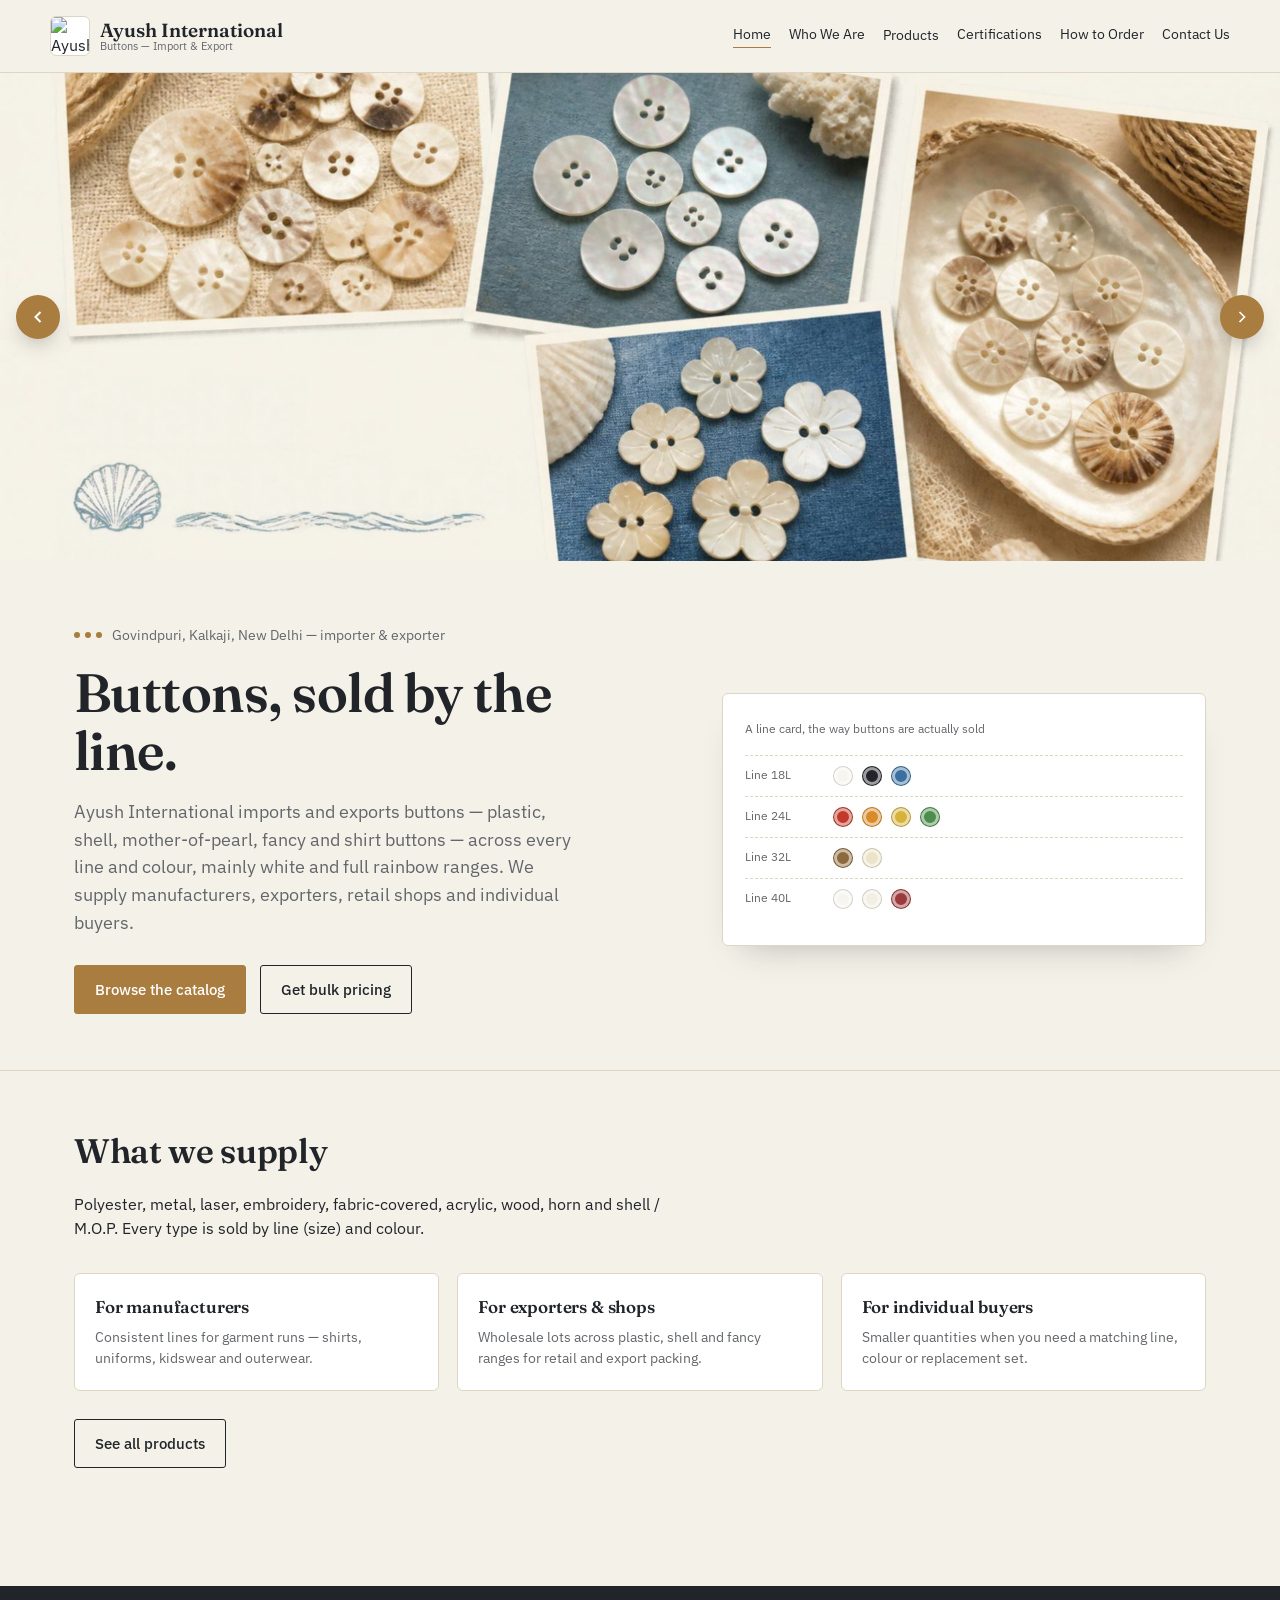
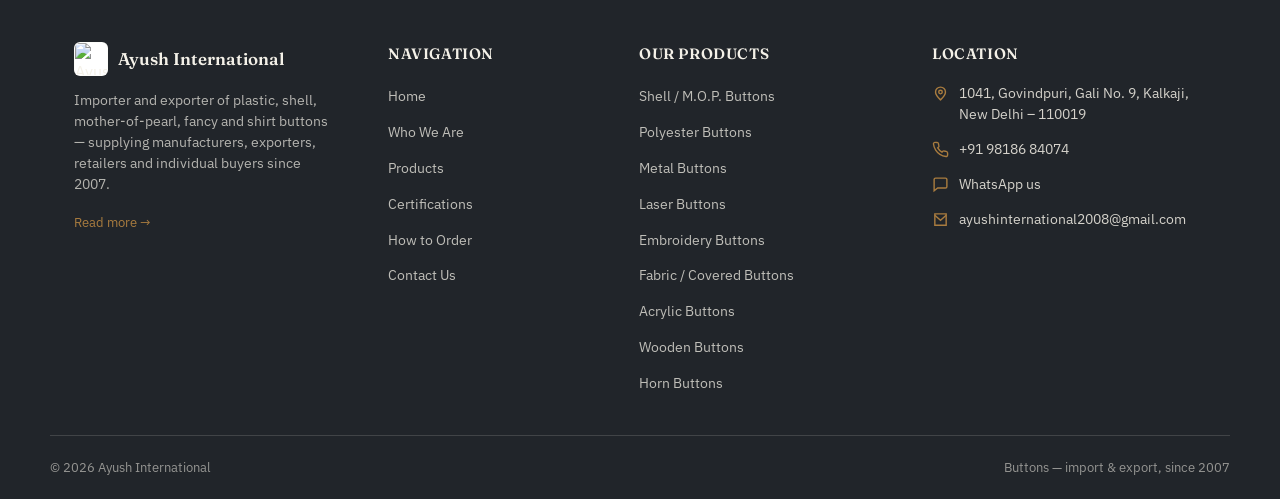
==== commit 37279d8e: "Button Images" ====
--- a/index.html
+++ b/index.html
@@ -140,7 +140,7 @@
         <img src="images/logo.png" alt="Ayush International" width="34" height="34">
         <span>Ayush International</span>
       </a>
-      <p>Importer and exporter of plastic, shell, mother-of-pearl, fancy and shirt buttons — supplying manufacturers, exporters, retailers and individual buyers since 2013.</p>
+      <p>Importer and exporter of plastic, shell, mother-of-pearl, fancy and shirt buttons — supplying manufacturers, exporters, retailers and individual buyers since 2007.</p>
       <a href="who-we-are.html" class="footer-more">Read more &rarr;</a>
     </div>
  
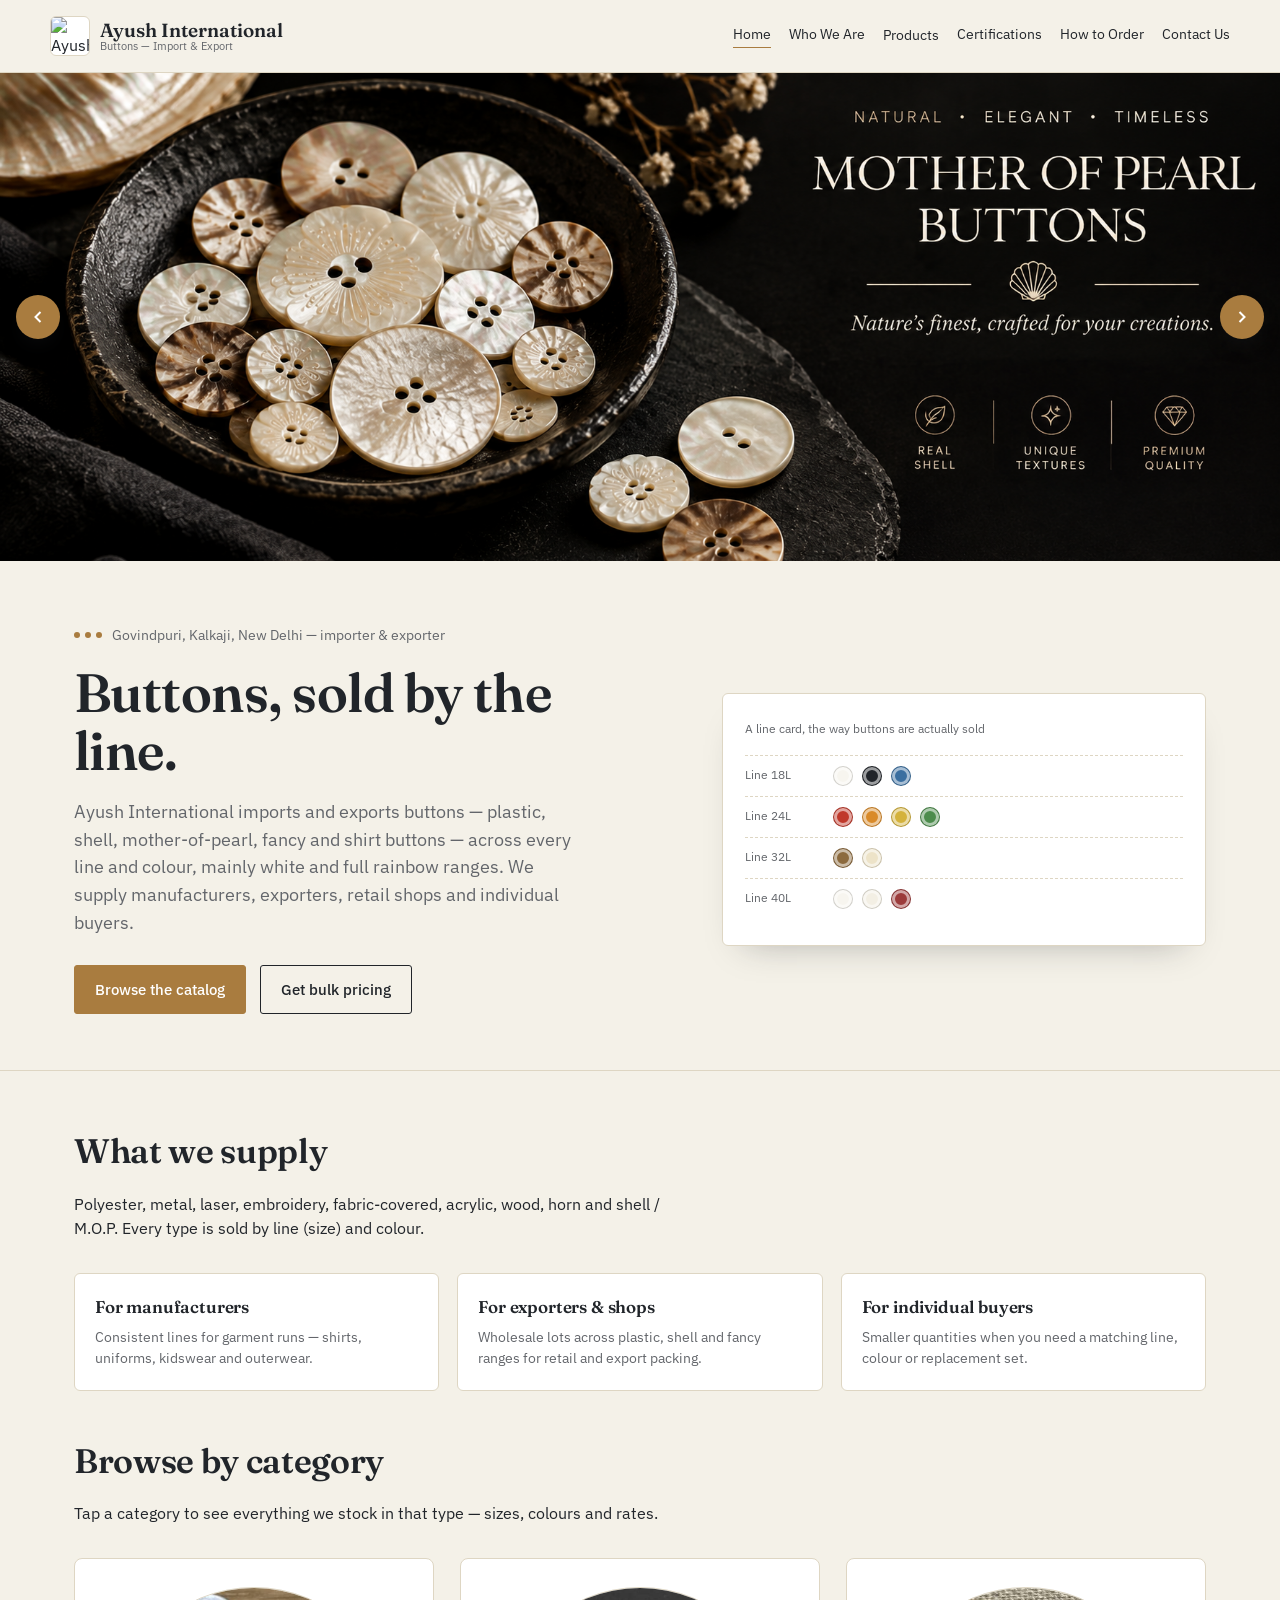
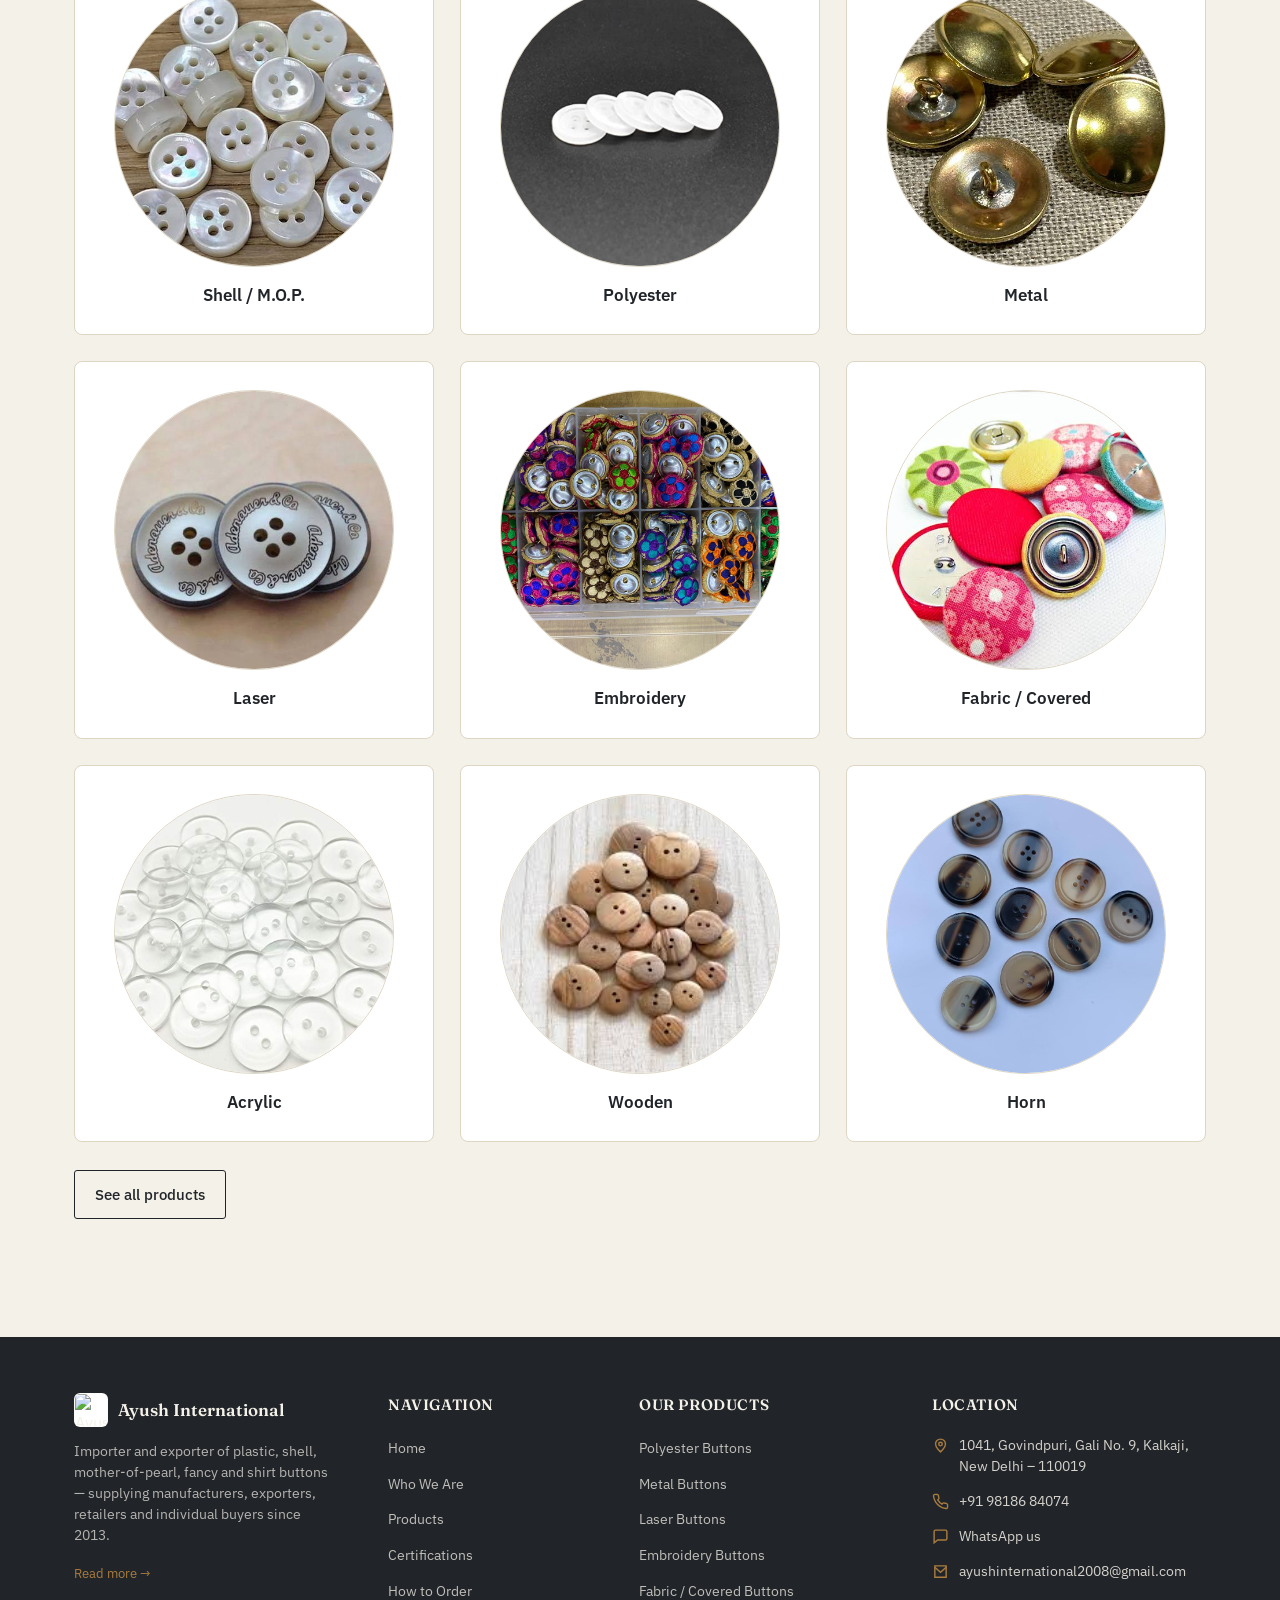
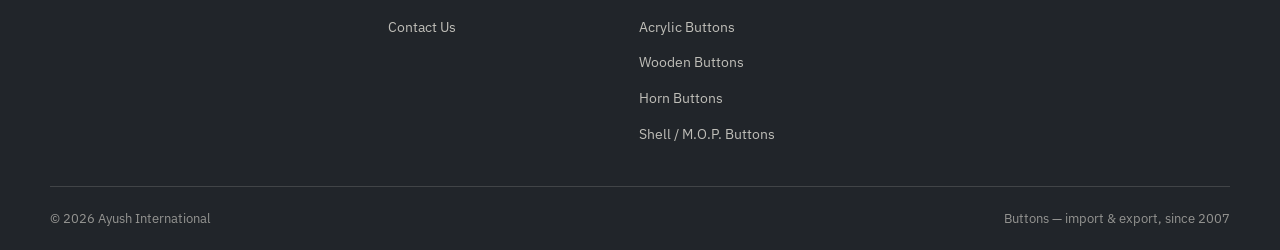
==== commit 8493afab: "Banner Image" ====
--- a/index.html
+++ b/index.html
@@ -58,6 +58,7 @@
     </div> -->
   </div>
 </header>
+
 <main>
   <section class="gallery-strip">
     <div class="gallery-viewport">
@@ -71,7 +72,7 @@
         <div class="gallery-slide"><img src="images/4.png" alt="Brass buttons" data-fallback></div>
       </div>
       <button class="gallery-arrow gallery-next" id="galleryNext" aria-label="Next images">
-        <svg viewBox="0 0 24 24" fill="none" stroke="currentColor" stroke-width="2"><path d="m9 6 6 6-6 6"/></svg>
+        <svg viewBox="0 0 24 24" fill="none" stroke="currentColor" stroke-width="2.4"><path d="m9 6 6 6-6 6"/></svg>
       </button>
     </div>
   </section>
@@ -119,31 +120,67 @@
           <p>Smaller quantities when you need a matching line, colour or replacement set.</p>
         </div>
       </div>
-      <div class="hero-ctas">
+      <div class="section-head" style="margin-top:44px;">
+        <h2>Browse by category</h2>
+        <p>Tap a category to see everything we stock in that type — sizes, colours and rates.</p>
+      </div>
+      <div class="cat-grid">
+        <a class="cat-card" href="products.html?cat=shell">
+          <div class="cat-card-media"><img src="images/MOP Button.jpg" alt="Shell / M.O.P. buttons"></div>
+          <span class="cat-card-label">Shell / M.O.P.</span>
+        </a>
+        <a class="cat-card" href="products.html?cat=polyester">
+          <div class="cat-card-media"><img src="images/Plain Polyseter.jpg" alt="Polyester buttons"></div>
+          <span class="cat-card-label">Polyester</span>
+        </a>
+        <a class="cat-card" href="products.html?cat=metal">
+          <div class="cat-card-media"><img src="images/Brass Button.jpg" alt="Metal buttons"></div>
+          <span class="cat-card-label">Metal</span>
+        </a>
+        <a class="cat-card" href="products.html?cat=laser">
+          <div class="cat-card-media"><img src="images/Laser Printed Button.jpg" alt="Laser buttons"></div>
+          <span class="cat-card-label">Laser</span>
+        </a>
+        <a class="cat-card" href="products.html?cat=embroidery">
+          <div class="cat-card-media"><img src="images/Embroidery Fabric Button.jpg" alt="Embroidery buttons"></div>
+          <span class="cat-card-label">Embroidery</span>
+        </a>
+        <a class="cat-card" href="products.html?cat=fabric">
+          <div class="cat-card-media"><img src="images/Fabric Covered Button.jpg" alt="Fabric / covered buttons"></div>
+          <span class="cat-card-label">Fabric / Covered</span>
+        </a>
+        <a class="cat-card" href="products.html?cat=acrylic">
+          <div class="cat-card-media"><img src="images/Clear Acrylic Button.jpg" alt="Acrylic buttons"></div>
+          <span class="cat-card-label">Acrylic</span>
+        </a>
+        <a class="cat-card" href="products.html?cat=wood">
+          <div class="cat-card-media"><img src="images/Natural Wood.jpg" alt="Wooden buttons"></div>
+          <span class="cat-card-label">Wooden</span>
+        </a>
+        <a class="cat-card" href="products.html?cat=horn">
+          <div class="cat-card-media"><img src="images/Natural Horn Button.jpg" alt="Horn buttons"></div>
+          <span class="cat-card-label">Horn</span>
+        </a>
+      </div>
+      <div class="hero-ctas" style="margin-top:28px;">
         <a href="products.html" class="btn btn-outline">See all products</a>
       </div>
     </div>
   </section>
 </main>
 
-<!-- <footer>
-  <div class="wrap foot-row">
-    <span>Ayush International — 1041, Govindpuri Gali No. 9, Kalkaji, New Delhi – 110019</span>
-    <span>Buttons since 2007</span>
-  </div>
-</footer> -->
 <footer>
   <div class="wrap footer-grid">
- 
+
     <div class="footer-col footer-brand">
       <a href="index.html" class="footer-wordmark">
         <img src="images/logo.png" alt="Ayush International" width="34" height="34">
         <span>Ayush International</span>
       </a>
-      <p>Importer and exporter of plastic, shell, mother-of-pearl, fancy and shirt buttons — supplying manufacturers, exporters, retailers and individual buyers since 2007.</p>
+      <p>Importer and exporter of plastic, shell, mother-of-pearl, fancy and shirt buttons — supplying manufacturers, exporters, retailers and individual buyers since 2013.</p>
       <a href="who-we-are.html" class="footer-more">Read more &rarr;</a>
     </div>
- 
+
     <div class="footer-col">
       <h4>Navigation</h4>
       <ul class="footer-links">
@@ -155,11 +192,10 @@
         <li><a href="contact.html">Contact Us</a></li>
       </ul>
     </div>
- 
+
     <div class="footer-col">
       <h4>Our Products</h4>
       <ul class="footer-links">
-        <li><a href="products.html?cat=shell">Shell / M.O.P. Buttons</a></li>
         <li><a href="products.html?cat=polyester">Polyester Buttons</a></li>
         <li><a href="products.html?cat=metal">Metal Buttons</a></li>
         <li><a href="products.html?cat=laser">Laser Buttons</a></li>
@@ -168,9 +204,10 @@
         <li><a href="products.html?cat=acrylic">Acrylic Buttons</a></li>
         <li><a href="products.html?cat=wood">Wooden Buttons</a></li>
         <li><a href="products.html?cat=horn">Horn Buttons</a></li>
+        <li><a href="products.html?cat=shell">Shell / M.O.P. Buttons</a></li>
       </ul>
     </div>
- 
+
     <div class="footer-col">
       <h4>Location</h4>
       <ul class="footer-contact">
@@ -192,9 +229,9 @@
         </li>
       </ul>
     </div>
- 
-  </div>
- 
+
+  </div>
+
   <div class="wrap footer-bottom">
     <span>&copy; <span id="footYear"></span> Ayush International</span>
     <span>Buttons — import &amp; export, since 2007</span>
@@ -241,5 +278,26 @@
 
 <script src="js/data.js"></script>
 <script src="js/app.js"></script>
+<script>
+  var fy = document.getElementById('footYear');
+  if (fy) fy.textContent = new Date().getFullYear();
+
+  // Products dropdown — tap-to-toggle for touch / mobile
+  var dropToggle = document.getElementById('dropdownToggle');
+  var dropItem = document.getElementById('productsNavItem');
+  if (dropToggle && dropItem) {
+    dropToggle.addEventListener('click', function (e) {
+      e.preventDefault();
+      var isOpen = dropItem.classList.toggle('open');
+      dropToggle.setAttribute('aria-expanded', isOpen ? 'true' : 'false');
+    });
+    document.addEventListener('click', function (e) {
+      if (!dropItem.contains(e.target)) {
+        dropItem.classList.remove('open');
+        dropToggle.setAttribute('aria-expanded', 'false');
+      }
+    });
+  }
+</script>
 </body>
-</html>
+</html>
--- a/css/style.css
+++ b/css/style.css
@@ -2,444 +2,482 @@
    TOKENS — palette drawn from the trade: bone paper,
    brass hardware, ink, and the button colours themselves.
    ====================================================== */
-:root{
-  --bg:#F4F1E8;
-  --surface:#FFFFFF;
-  --ink:#21252A;
-  --ink-soft:#63666B;
-  --line:#DED6C3;
-  --brass:#A97C3F;
-  --brass-deep:#7C5A2C;
-  --thread:#9C3B3B;
-  --focus:#3B6FA0;
-  --radius:3px;
-  --max:1180px;
-}
-*{box-sizing:border-box;}
-html{scroll-behavior:smooth;}
-@media (prefers-reduced-motion:reduce){
-  html{scroll-behavior:auto;}
-  *{animation-duration:0.01ms !important;transition-duration:0.01ms !important;}
-}
-body{
-  margin:0;background:var(--bg);color:var(--ink);
-  font-family:'IBM Plex Sans',system-ui,sans-serif;
-  font-size:16px;line-height:1.55;
-}
-h1,h2,h3{
-  font-family:'Fraunces',serif;
-  font-weight:600;letter-spacing:-0.01em;margin:0 0 .4em;
-  color:var(--ink);
-}
-p{margin:0 0 1em;color:var(--ink);max-width:62ch;}
-a{color:inherit;}
-button{font-family:inherit;}
-:focus-visible{outline:3px solid var(--focus);outline-offset:2px;}
-.wrap{max-width:var(--max);margin:0 auto;padding:0 24px;}
-.btn{
-  display:inline-flex;align-items:center;gap:8px;
-  padding:12px 20px;border-radius:var(--radius);border:1px solid var(--ink);
-  background:var(--ink);color:var(--bg);font-weight:500;font-size:15px;
-  cursor:pointer;text-decoration:none;transition:transform .15s ease, background .15s ease;
-}
-.btn:hover{background:#000;}
-.btn:active{transform:scale(.98);}
-.btn-outline{background:transparent;color:var(--ink);}
-.btn-outline:hover{background:var(--ink);color:var(--bg);}
-.btn-brass{background:var(--brass);border-color:var(--brass);color:#fff;}
-.btn-brass:hover{background:var(--brass-deep);}
-.btn[disabled]{opacity:.45;cursor:not-allowed;}
-.btn[disabled]:hover{background:var(--ink);}
-
-/* ---------- header ---------- */
-header{
-  position:sticky;top:0;z-index:40;background:var(--bg);
-  border-bottom:1px solid var(--line);
-}
-.nav{display:flex;align-items:center;justify-content:space-between;padding:16px 0;gap:16px;}
-.wordmark{display:flex;align-items:center;gap:10px;text-decoration:none;}
-.wordmark svg{width:30px;height:30px;flex:none;}
-.brand-logo{
-  width:40px;height:40px;flex:none;border-radius:6px;
-  object-fit:cover;border:1px solid var(--line);background:#fff;
-}
-.wordmark-text{font-family:'Fraunces',serif;font-weight:600;font-size:19px;line-height:1.1;white-space:nowrap;}
-.wordmark-text small{display:block;font-family:'IBM Plex Sans',sans-serif;font-weight:400;font-size:11px;color:var(--ink-soft);}
-.nav-links{display:flex;gap:18px;list-style:none;margin:0;padding:0;flex-wrap:nowrap;}
-.nav-links a{
-  text-decoration:none;font-size:14px;padding:4px 0;white-space:nowrap;
-  border-bottom:1px solid transparent;
-}
-.nav-links a:hover,
-.nav-links a.is-current{border-bottom-color:var(--brass);}
-.nav-actions{display:flex;align-items:center;gap:10px;}
-.icon-btn{
-  position:relative;background:none;border:1px solid var(--line);border-radius:var(--radius);
-  width:42px;height:42px;display:flex;align-items:center;justify-content:center;cursor:pointer;
-  color:inherit;text-decoration:none;
-}
-.icon-btn:hover{border-color:var(--ink);}
-.icon-btn svg{width:19px;height:19px;}
-.count-badge{
-  position:absolute;top:-7px;right:-7px;background:var(--thread);color:#fff;
-  font-size:11px;font-weight:600;min-width:18px;height:18px;border-radius:9px;
-  display:flex;align-items:center;justify-content:center;padding:0 4px;
-}
-.count-badge[hidden]{display:none;}
-.menu-toggle{display:none;}
-
-/* ---------- nav dropdown (Products) ---------- */
-.nav-item{position:relative;display:flex;align-items:center;gap:2px;}
-.dropdown-toggle{
-  display:none;background:none;border:none;padding:4px;cursor:pointer;color:var(--ink);
-}
-.dropdown-toggle .caret{width:13px;height:13px;transition:transform .15s ease;}
-.dropdown-menu{
-  position:absolute;top:100%;left:0;min-width:190px;margin:10px 0 0;padding:8px;
-  list-style:none;background:var(--surface);border:1px solid var(--line);border-radius:6px;
-  box-shadow:0 18px 34px -22px rgba(33,37,42,.35);
-  opacity:0;visibility:hidden;transform:translateY(6px);
-  transition:opacity .15s ease, transform .15s ease, visibility .15s ease;
-  z-index:50;
-}
-.dropdown-menu li{border-top:none;padding:0;}
-.dropdown-menu a{
-  display:block;padding:9px 12px;font-size:14px;border-radius:4px;
-  border-bottom:none;white-space:nowrap;
-}
-.dropdown-menu a:hover{background:#EFEAD9;border-bottom:none;color:var(--brass-deep);}
-.nav-item.has-dropdown:hover .dropdown-menu,
-.nav-item.has-dropdown:focus-within .dropdown-menu,
-.nav-item.has-dropdown.open .dropdown-menu{
-  opacity:1;visibility:visible;transform:translateY(0);
-}
-.nav-item.has-dropdown:hover .dropdown-toggle .caret,
-.nav-item.has-dropdown.open .dropdown-toggle .caret{transform:rotate(180deg);}
-
-/* ---------- image gallery strip (full-width banner, auto-scroll) ---------- */
-.gallery-strip{padding:0;}
-.gallery-viewport{position:relative;overflow:hidden;}
-.gallery-track{
-  display:flex;transition:transform .3s ease;
-}
-.gallery-slide{
-  flex:0 0 100%;width:100%;aspect-ratio:21/8;background:#EFEAD9;
-}
-.gallery-slide img{width:100%;height:100%;object-fit:cover;display:block;}
-.gallery-arrow{
-  position:absolute;top:50%;transform:translateY(-50%);z-index:5;
-  width:44px;height:44px;border-radius:50%;background:var(--brass);color:#fff;border:none;
-  display:flex;align-items:center;justify-content:center;cursor:pointer;
-  box-shadow:0 10px 22px -10px rgba(33,37,42,.5);transition:background .10s ease;
-}
-.gallery-arrow:hover{background:var(--brass-deep);}
-.gallery-arrow svg{width:20px;height:20px;}
-.gallery-prev{left:16px;}
-.gallery-next{right:16px;}
-
-/* ---------- page hero ---------- */
-.page-hero{padding:48px 0 28px;border-bottom:1px solid var(--line);}
-.crumbs{font-size:13px;color:var(--ink-soft);margin-bottom:14px;}
-.crumbs a{text-decoration:none;border-bottom:1px solid transparent;}
-.crumbs a:hover{border-bottom-color:var(--brass);}
-.page-hero h1{font-size:clamp(30px,4vw,46px);max-width:18ch;}
-.page-hero .lead{font-size:17px;color:var(--ink-soft);}
-
-/* ---------- home hero ---------- */
-.hero{padding:64px 0 56px;}
-.hero-grid{display:grid;grid-template-columns:1.1fr .9fr;gap:56px;align-items:center;}
-.eyebrow-line{
-  display:flex;align-items:center;gap:10px;margin-bottom:18px;color:var(--ink-soft);font-size:14px;
-}
-.eyebrow-line .dots{display:flex;gap:5px;}
-.eyebrow-line .dots span{width:6px;height:6px;border-radius:50%;background:var(--brass);}
-.hero h1{font-size:clamp(34px,4.6vw,54px);line-height:1.06;margin-bottom:.35em;max-width:14ch;}
-.hero p.lead{font-size:18px;color:var(--ink-soft);max-width:46ch;}
-.hero-ctas{display:flex;gap:14px;margin-top:28px;flex-wrap:wrap;}
-
-.button-card{
-  background:var(--surface);border:1px solid var(--line);border-radius:6px;
-  padding:26px 22px;box-shadow:0 18px 34px -22px rgba(33,37,42,.35);
-}
-.button-card .card-title{font-size:12px;color:var(--ink-soft);margin-bottom:16px;}
-.card-row{display:flex;align-items:center;gap:14px;padding:10px 0;border-top:1px dashed var(--line);}
-.card-row:first-of-type{border-top:none;}
-.card-row .line-label{width:74px;font-size:12px;color:var(--ink-soft);flex:none;}
-.card-row .dots-row{display:flex;gap:9px;flex-wrap:wrap;}
-.swatch{
-  width:20px;height:20px;border-radius:50%;border:1px solid rgba(0,0,0,.15);
-  box-shadow:inset 0 0 0 3px rgba(255,255,255,.55);flex:none;
-}
-
-/* ---------- section shell ---------- */
-section{padding:54px 0;}
-.section-head{max-width:60ch;margin-bottom:32px;}
-.section-head h2{font-size:clamp(26px,3vw,34px);}
-.divider{border:none;border-top:1px solid var(--line);margin:0;}
-
-/* ---------- category filter ---------- */
-.cat-filter{display:flex;gap:10px;flex-wrap:wrap;margin-bottom:30px;}
-.cat-pill{
-  border:1px solid var(--line);background:var(--surface);border-radius:20px;
-  padding:8px 16px;font-size:14px;cursor:pointer;color:var(--ink);
-}
-.cat-pill[aria-pressed="true"]{background:var(--ink);color:var(--bg);border-color:var(--ink);}
-
-/* ---------- product grid ---------- */
-.grid{display:grid;grid-template-columns:repeat(auto-fill,minmax(250px,1fr));gap:22px;}
-.card{
-  background:var(--surface);border:1px solid var(--line);border-radius:6px;
-  display:flex;flex-direction:column;overflow:hidden;
-}
-.card-media{
-  position:relative;aspect-ratio:1/1;display:flex;align-items:center;justify-content:center;
-  background:linear-gradient(180deg,#EFEAD9,#F4F1E8);border-bottom:1px solid var(--line);
-  overflow:hidden;
-}
-.card-media img{
-  width:100%;height:100%;object-fit:cover;display:block;
-}
-.btn-icon-svg{width:56%;height:56%;}
-.photo-note,
-.photo-slot{
-  position:absolute;top:10px;left:10px;font-size:10.5px;color:var(--ink-soft);
-  background:rgba(255,255,255,.85);border:1px dashed var(--line);border-radius:3px;padding:3px 7px;
-}
-.photo-slot-lg{
-  position:absolute;inset:16px;display:flex;align-items:center;justify-content:center;
-  border:1px dashed var(--line);color:var(--ink-soft);font-size:13px;text-align:center;
-  padding:12px;pointer-events:none;
-}
-.wish-toggle{
-  position:absolute;top:8px;right:8px;background:rgba(255,255,255,.9);border:1px solid var(--line);
-  border-radius:50%;width:34px;height:34px;display:flex;align-items:center;justify-content:center;cursor:pointer;z-index:2;
-}
-.wish-toggle svg{width:16px;height:16px;stroke:var(--ink);fill:none;transition:fill .15s ease, stroke .15s ease;}
-.wish-toggle[aria-pressed="true"] svg{fill:var(--thread);stroke:var(--thread);}
-.card-body{padding:16px 16px 18px;display:flex;flex-direction:column;gap:8px;flex:1;}
-.card-body h3{font-size:16.5px;font-weight:600;margin:0;}
-.card-body h3 a{text-decoration:none;}
-.card-body h3 a:hover{border-bottom:1px solid var(--brass);}
-.card-meta{font-size:13px;color:var(--ink-soft);}
-.price{font-weight:600;font-size:16px;color:var(--ink);}
-.price small{font-weight:400;font-size:12px;color:var(--ink-soft);margin-left:6px;}
-.price-lg{font-size:22px;margin:10px 0 4px;}
-.card-blurb{font-size:13.5px;color:var(--ink-soft);margin:0;}
-.size-row{display:flex;flex-wrap:wrap;gap:6px;margin:0 0 16px;}
-.size-pill{
-  border:1px solid var(--line);background:var(--surface);border-radius:3px;
-  padding:4px 8px;font-size:12.5px;
-}
-.detail-sub{font-size:15px;margin:18px 0 8px;}
-.color-names{font-size:14px;color:var(--ink-soft);max-width:none;margin:0 0 6px;}
-.hint-note{font-size:13px;color:var(--ink-soft);margin-top:18px;max-width:52ch;}
-.table-wrap{overflow-x:auto;border:1px solid var(--line);border-radius:6px;background:var(--surface);}
-.size-table{width:100%;border-collapse:collapse;font-size:14px;}
-.size-table th,.size-table td{text-align:left;padding:10px 14px;border-bottom:1px solid var(--line);}
-.size-table th{font-weight:600;background:#EFEAD9;}
-.size-table tr:last-child td{border-bottom:none;}
-.swatch-row{display:flex;gap:6px;flex-wrap:wrap;margin-top:2px;}
-.swatch-sm{width:15px;height:15px;border-radius:50%;border:1px solid rgba(0,0,0,.15);box-shadow:inset 0 0 0 2px rgba(255,255,255,.55);}
-.rating-row{display:flex;align-items:center;gap:6px;margin-top:4px;flex-wrap:wrap;}
-.stars{display:flex;gap:2px;}
-.star-btn{background:none;border:none;padding:2px;cursor:pointer;color:var(--line);}
-.star-btn svg{width:16px;height:16px;fill:currentColor;}
-.star-btn.filled{color:var(--brass);}
-.rating-text{font-size:12px;color:var(--ink-soft);}
-.card-footer{margin-top:auto;padding-top:10px;display:flex;gap:8px;}
-.card-footer .btn{flex:1;justify-content:center;padding:10px 12px;font-size:13.5px;}
-
-/* ---------- about / how-it-works ---------- */
-.about-grid{display:grid;grid-template-columns:1fr 1fr;gap:48px;align-items:start;}
-.prose p{max-width:66ch;}
-.fact-list{list-style:none;margin:0;padding:0;display:grid;gap:14px;}
-.fact-list li{display:flex;gap:12px;font-size:14.5px;border-top:1px solid var(--line);padding-top:12px;}
-.fact-list li:first-child{border-top:none;padding-top:0;}
-.fact-list b{font-weight:600;min-width:150px;flex:none;}
-
-.steps{display:grid;grid-template-columns:repeat(3,1fr);gap:24px;}
-.step{background:var(--surface);border:1px solid var(--line);border-radius:6px;padding:22px;}
-.step .num{font-family:'Fraunces',serif;font-size:26px;color:var(--brass);margin-bottom:8px;}
-.step h3{font-size:16px;margin-bottom:6px;}
-.step p{font-size:13.5px;color:var(--ink-soft);margin:0;}
-
-.why-grid{display:grid;grid-template-columns:repeat(3,1fr);gap:18px;}
-.why-card{
-  background:var(--surface);border:1px solid var(--line);border-radius:6px;padding:20px;
-}
-.why-card h3{font-size:17px;margin-bottom:6px;}
-.why-card p{font-size:14px;color:var(--ink-soft);margin:0;max-width:none;}
-
-.cert-grid{display:grid;grid-template-columns:repeat(auto-fill,minmax(240px,1fr));gap:18px;}
-.cert-card{
-  background:var(--surface);border:1px dashed var(--line);border-radius:6px;padding:22px;min-height:180px;
-  display:flex;flex-direction:column;justify-content:space-between;
-}
-.cert-card .label{font-size:12px;color:var(--ink-soft);margin-bottom:8px;}
-.cert-card h3{font-size:18px;}
-.fill-me{color:var(--ink-soft);font-style:italic;}
-
-/* ---------- product detail ---------- */
-.detail-grid{display:grid;grid-template-columns:.9fr 1.1fr;gap:48px;align-items:start;}
-.detail-media{
-  position:relative;aspect-ratio:1/1;background:linear-gradient(180deg,#EFEAD9,#F4F1E8);
-  border:1px solid var(--line);border-radius:6px;display:flex;align-items:center;justify-content:center;overflow:hidden;
-}
-.detail-media img{width:100%;height:100%;object-fit:cover;}
-.detail-media .btn-icon-svg{width:48%;height:48%;}
-.detail-actions{display:flex;gap:10px;flex-wrap:wrap;margin-top:22px;}
-
-/* ---------- contact ---------- */
-.contact-page-grid{display:grid;grid-template-columns:1fr 1fr;gap:26px;align-items:start;}
-.contact-box{background:var(--surface);border:1px solid var(--line);border-radius:6px;padding:30px;}
-.contact-detail-list{list-style:none;margin:0 0 22px;padding:0;}
-.contact-detail-list li{
-  display:flex;align-items:flex-start;gap:14px;padding:16px 0;
-  border-top:1px dashed var(--line);
-}
-.contact-detail-list li:first-child{border-top:none;padding-top:0;}
-.contact-icon{
-  width:40px;height:40px;border-radius:50%;background:var(--brass);color:#fff;
-  display:flex;align-items:center;justify-content:center;flex:none;
-}
-.contact-icon svg{width:18px;height:18px;}
-.contact-detail-list b{display:block;font-size:12.5px;color:var(--ink-soft);margin-bottom:3px;font-weight:600;}
-.contact-detail-list span, .contact-detail-list a{font-size:15.5px;}
-.enquiry-box{background:var(--surface);border:1px solid var(--line);border-radius:6px;padding:30px;}
-.enquiry-box h2{font-size:21px;margin-bottom:6px;}
-.enquiry-box .hint{font-size:13.5px;color:var(--ink-soft);margin-bottom:18px;}
-.map-slot{
-  margin-top:22px;min-height:220px;border:1px dashed var(--line);border-radius:6px;
-  display:flex;align-items:center;justify-content:center;color:var(--ink-soft);font-size:14px;
-  background:var(--surface);
-}
-.visiting-card{
-  margin-top:22px;border:1px solid var(--line);border-radius:6px;overflow:hidden;background:#0aa0c8;
-}
-.visiting-card img{display:block;width:100%;height:auto;}
-.visiting-card .caption{font-size:12.5px;color:var(--ink-soft);padding:10px 12px;background:var(--surface);}
-
-/* ---------- footer ---------- */
-footer{
-  background:var(--ink);color:var(--bg);
-  margin-top:64px;padding:56px 0 0;
-}
-.footer-grid{
-  display:grid;grid-template-columns:1.3fr 1fr 1.2fr 1.3fr;gap:40px;
-  padding-bottom:40px;border-bottom:1px solid rgba(244,241,232,.15);
-}
-.footer-col h4{
-  font-family:'Fraunces',serif;font-weight:600;font-size:15px;
-  color:var(--bg);text-transform:uppercase;letter-spacing:.04em;
-  margin:0 0 18px;
-}
-.footer-brand .footer-wordmark{
-  display:flex;align-items:center;gap:10px;text-decoration:none;margin-bottom:14px;
-}
-.footer-brand .footer-wordmark img{
-  width:34px;height:34px;border-radius:6px;object-fit:cover;border:1px solid rgba(244,241,232,.25);background:#fff;
-}
-.footer-brand .footer-wordmark span{
-  font-family:'Fraunces',serif;font-weight:600;font-size:17px;color:var(--bg);
-}
-.footer-brand p{
-  font-size:13.5px;color:rgba(244,241,232,.7);max-width:32ch;margin:0 0 14px;
-}
-.footer-more{
-  font-size:13px;color:var(--brass);text-decoration:none;border-bottom:1px solid transparent;
-}
-.footer-more:hover{border-bottom-color:var(--brass);}
-.footer-links{list-style:none;margin:0;padding:0;display:grid;gap:11px;}
-.footer-links a{
-  font-size:14px;color:rgba(244,241,232,.75);text-decoration:none;
-  border-bottom:1px solid transparent;
-}
-.footer-links a:hover{color:var(--bg);border-bottom-color:var(--brass);}
-.footer-contact{list-style:none;margin:0;padding:0;display:grid;gap:14px;}
-.footer-contact li{display:flex;align-items:flex-start;gap:10px;}
-.footer-contact svg{
-  width:17px;height:17px;flex:none;margin-top:2px;color:var(--brass);
-}
-.footer-contact a{
-  font-size:14px;color:rgba(244,241,232,.85);text-decoration:none;line-height:1.5;
-}
-.footer-contact a:hover{color:var(--bg);border-bottom:1px solid var(--brass);}
-.footer-bottom{
-  display:flex;justify-content:space-between;align-items:center;flex-wrap:wrap;gap:10px;
-  font-size:12.5px;color:rgba(244,241,232,.55);padding:22px 0;
-}
-
-/* ---------- drawers ---------- */
-.overlay{
-  position:fixed;inset:0;background:rgba(33,37,42,.4);opacity:0;pointer-events:none;
-  transition:opacity .2s ease;z-index:60;
-}
-.overlay.open{opacity:1;pointer-events:auto;}
-.drawer{
-  position:fixed;top:0;right:0;height:100%;width:min(400px,92vw);background:var(--bg);
-  box-shadow:-14px 0 30px rgba(0,0,0,.15);transform:translateX(100%);
-  transition:transform .25s ease;z-index:70;display:flex;flex-direction:column;
-}
-.drawer.open{transform:translateX(0);}
-.drawer-head{display:flex;justify-content:space-between;align-items:center;padding:18px 20px;border-bottom:1px solid var(--line);}
-.drawer-head h2{font-size:19px;margin:0;}
-.drawer-close{background:none;border:none;cursor:pointer;font-size:22px;line-height:1;color:var(--ink);}
-.drawer-body{padding:16px 20px;overflow-y:auto;flex:1;display:flex;flex-direction:column;gap:14px;}
-.drawer-empty{color:var(--ink-soft);font-size:14px;padding:20px 0;}
-.line-item{display:flex;gap:12px;border-bottom:1px solid var(--line);padding-bottom:14px;}
-.li-icon{width:52px;height:52px;flex:none;background:#EFEAD9;border-radius:4px;display:flex;align-items:center;justify-content:center;overflow:hidden;}
-.li-icon img{width:100%;height:100%;object-fit:cover;}
-.li-icon svg{width:70%;height:70%;}
-.li-info{flex:1;}
-.li-info h4{font-size:14.5px;margin:0 0 3px;font-weight:600;}
-.li-info .meta{font-size:12px;color:var(--ink-soft);margin-bottom:8px;}
-.qty-row{display:flex;align-items:center;gap:10px;}
-.qty-btn{width:26px;height:26px;border:1px solid var(--line);background:var(--surface);border-radius:4px;cursor:pointer;font-size:15px;line-height:1;}
-.qty-val{font-size:14px;min-width:16px;text-align:center;}
-.li-remove{margin-left:auto;background:none;border:none;color:var(--thread);font-size:12.5px;cursor:pointer;text-decoration:underline;}
-.wish-item{display:flex;gap:12px;align-items:center;border-bottom:1px solid var(--line);padding-bottom:14px;}
-.wish-item .li-info{display:flex;flex-direction:column;gap:6px;}
-.wish-actions{display:flex;gap:8px;}
-.wish-actions button,.wish-actions a{font-size:12px;padding:6px 10px;}
-.drawer-foot{border-top:1px solid var(--line);padding:16px 20px;}
-.drawer-foot .totals-row{display:flex;justify-content:space-between;font-size:14px;margin-bottom:12px;}
-
-/* ---------- checkout modal ---------- */
-.modal-overlay{
-  position:fixed;inset:0;background:rgba(33,37,42,.45);display:none;align-items:center;justify-content:center;
-  z-index:80;padding:20px;
-}
-.modal-overlay.open{display:flex;}
-.modal{background:var(--bg);border-radius:8px;max-width:480px;width:100%;max-height:88vh;overflow-y:auto;padding:26px;}
-.modal h2{font-size:21px;margin-bottom:6px;}
-.modal p.hint{font-size:13.5px;color:var(--ink-soft);margin-bottom:18px;}
-.field{margin-bottom:14px;}
-.field label{display:block;font-size:13px;color:var(--ink-soft);margin-bottom:5px;}
-.field input,.field textarea,.field select{
-  width:100%;padding:10px 12px;border:1px solid var(--line);border-radius:4px;background:var(--surface);
-  font-family:inherit;font-size:14.5px;color:var(--ink);
-}
-.field textarea{resize:vertical;min-height:64px;}
-.modal-actions{display:flex;gap:10px;margin-top:6px;}
-.order-result{margin-top:18px;border-top:1px solid var(--line);padding-top:16px;}
-.order-result textarea{width:100%;min-height:150px;font-size:13px;padding:10px;border:1px solid var(--line);border-radius:4px;background:var(--surface);font-family:inherit;}
-
-.list-page{padding:40px 0 64px;}
-.list-page .line-item,
-.list-page .wish-item{background:var(--surface);border:1px solid var(--line);border-bottom:1px solid var(--line);padding:16px;border-radius:6px;}
-
-@media (max-width:980px){
-  .hero-grid,.about-grid,.detail-grid{grid-template-columns:1fr;}
-  .contact-grid{grid-template-columns:1fr;}
-  .steps,.why-grid{grid-template-columns:1fr;}
-  .nav-links{
-    position:fixed;top:73px;left:0;right:0;background:var(--bg);border-bottom:1px solid var(--line);
-    flex-direction:column;gap:0;padding:8px 24px;transform:translateY(-140%);transition:transform .2s ease;
-    z-index:39;
-  }
-  .nav-links.open{transform:translateY(0);}
-  .nav-links li{border-top:1px solid var(--line);}
-  .nav-links li:first-child{border-top:none;}
-  .nav-links a{display:block;padding:14px 0;}
-  .menu-toggle{display:flex;}
-}
+   :root{
+    --bg:#F4F1E8;
+    --surface:#FFFFFF;
+    --ink:#21252A;
+    --ink-soft:#63666B;
+    --line:#DED6C3;
+    --brass:#A97C3F;
+    --brass-deep:#7C5A2C;
+    --thread:#9C3B3B;
+    --focus:#3B6FA0;
+    --radius:3px;
+    --max:1180px;
+  }
+  *{box-sizing:border-box;}
+  html{scroll-behavior:smooth;}
+  @media (prefers-reduced-motion:reduce){
+    html{scroll-behavior:auto;}
+    *{animation-duration:0.01ms !important;transition-duration:0.01ms !important;}
+  }
+  body{
+    margin:0;background:var(--bg);color:var(--ink);
+    font-family:'IBM Plex Sans',system-ui,sans-serif;
+    font-size:16px;line-height:1.55;
+  }
+  h1,h2,h3{
+    font-family:'Fraunces',serif;
+    font-weight:600;letter-spacing:-0.01em;margin:0 0 .4em;
+    color:var(--ink);
+  }
+  p{margin:0 0 1em;color:var(--ink);max-width:62ch;}
+  a{color:inherit;}
+  button{font-family:inherit;}
+  :focus-visible{outline:3px solid var(--focus);outline-offset:2px;}
+  .wrap{max-width:var(--max);margin:0 auto;padding:0 24px;}
+  .btn{
+    display:inline-flex;align-items:center;gap:8px;
+    padding:12px 20px;border-radius:var(--radius);border:1px solid var(--ink);
+    background:var(--ink);color:var(--bg);font-weight:500;font-size:15px;
+    cursor:pointer;text-decoration:none;transition:transform .15s ease, background .15s ease;
+  }
+  .btn:hover{background:#000;}
+  .btn:active{transform:scale(.98);}
+  .btn-outline{background:transparent;color:var(--ink);}
+  .btn-outline:hover{background:var(--ink);color:var(--bg);}
+  .btn-brass{background:var(--brass);border-color:var(--brass);color:#fff;}
+  .btn-brass:hover{background:var(--brass-deep);}
+  .btn[disabled]{opacity:.45;cursor:not-allowed;}
+  .btn[disabled]:hover{background:var(--ink);}
+  
+  /* ---------- header ---------- */
+  header{
+    position:sticky;top:0;z-index:40;background:var(--bg);
+    border-bottom:1px solid var(--line);
+  }
+  .nav{display:flex;align-items:center;justify-content:space-between;padding:16px 0;gap:16px;}
+  .wordmark{display:flex;align-items:center;gap:10px;text-decoration:none;}
+  .wordmark svg{width:30px;height:30px;flex:none;}
+  .brand-logo{
+    width:40px;height:40px;flex:none;border-radius:6px;
+    object-fit:cover;border:1px solid var(--line);background:#fff;
+  }
+  .wordmark-text{font-family:'Fraunces',serif;font-weight:600;font-size:19px;line-height:1.1;white-space:nowrap;}
+  .wordmark-text small{display:block;font-family:'IBM Plex Sans',sans-serif;font-weight:400;font-size:11px;color:var(--ink-soft);}
+  .nav-links{display:flex;gap:18px;list-style:none;margin:0;padding:0;flex-wrap:nowrap;}
+  .nav-links a{
+    text-decoration:none;font-size:14px;padding:4px 0;white-space:nowrap;
+    border-bottom:1px solid transparent;
+  }
+  .nav-links a:hover,
+  .nav-links a.is-current{border-bottom-color:var(--brass);}
+  .nav-actions{display:flex;align-items:center;gap:10px;}
+  .icon-btn{
+    position:relative;background:none;border:1px solid var(--line);border-radius:var(--radius);
+    width:42px;height:42px;display:flex;align-items:center;justify-content:center;cursor:pointer;
+    color:inherit;text-decoration:none;
+  }
+  .icon-btn:hover{border-color:var(--ink);}
+  .icon-btn svg{width:19px;height:19px;}
+  .count-badge{
+    position:absolute;top:-7px;right:-7px;background:var(--thread);color:#fff;
+    font-size:11px;font-weight:600;min-width:18px;height:18px;border-radius:9px;
+    display:flex;align-items:center;justify-content:center;padding:0 4px;
+  }
+  .count-badge[hidden]{display:none;}
+  .menu-toggle{display:none;}
+  
+  /* ---------- nav dropdown (Products) ---------- */
+  .nav-item{position:relative;display:flex;align-items:center;gap:2px;}
+  .dropdown-toggle{
+    display:none;background:none;border:none;padding:4px;cursor:pointer;color:var(--ink);
+  }
+  .dropdown-toggle .caret{width:13px;height:13px;transition:transform .15s ease;}
+  .dropdown-menu{
+    position:absolute;top:100%;left:0;min-width:190px;margin:10px 0 0;padding:8px;
+    list-style:none;background:var(--surface);border:1px solid var(--line);border-radius:6px;
+    box-shadow:0 18px 34px -22px rgba(33,37,42,.35);
+    opacity:0;visibility:hidden;transform:translateY(6px);
+    transition:opacity .15s ease, transform .15s ease, visibility .15s ease;
+    z-index:50;
+  }
+  .dropdown-menu li{border-top:none;padding:0;}
+  .dropdown-menu a{
+    display:block;padding:9px 12px;font-size:14px;border-radius:4px;
+    border-bottom:none;white-space:nowrap;
+  }
+  .dropdown-menu a:hover{background:#EFEAD9;border-bottom:none;color:var(--brass-deep);}
+  .nav-item.has-dropdown:hover .dropdown-menu,
+  .nav-item.has-dropdown:focus-within .dropdown-menu,
+  .nav-item.has-dropdown.open .dropdown-menu{
+    opacity:1;visibility:visible;transform:translateY(0);
+  }
+  .nav-item.has-dropdown:hover .dropdown-toggle .caret,
+  .nav-item.has-dropdown.open .dropdown-toggle .caret{transform:rotate(180deg);}
+  
+  /* ---------- page hero ---------- */
+  .page-hero{padding:48px 0 28px;border-bottom:1px solid var(--line);}
+  .crumbs{font-size:13px;color:var(--ink-soft);margin-bottom:14px;}
+  .crumbs a{text-decoration:none;border-bottom:1px solid transparent;}
+  .crumbs a:hover{border-bottom-color:var(--brass);}
+  .page-hero h1{font-size:clamp(30px,4vw,46px);max-width:18ch;}
+  .page-hero .lead{font-size:17px;color:var(--ink-soft);}
+  
+  /* ---------- image gallery strip (full-width banner, auto-scroll) ---------- */
+  .gallery-strip{padding:0;}
+  .gallery-viewport{position:relative;overflow:hidden;}
+  .gallery-track{
+    display:flex;transition:transform .5s ease;
+  }
+  .gallery-slide{
+    flex:0 0 100%;width:100%;aspect-ratio:21/8;background:#EFEAD9;
+  }
+  .gallery-slide img{width:100%;height:100%;object-fit:cover;display:block;}
+  .gallery-arrow{
+    position:absolute;top:50%;transform:translateY(-50%);z-index:5;
+    width:44px;height:44px;border-radius:50%;background:var(--brass);color:#fff;border:none;
+    display:flex;align-items:center;justify-content:center;cursor:pointer;
+    box-shadow:0 10px 22px -10px rgba(33,37,42,.5);transition:background .15s ease;
+  }
+  .gallery-arrow:hover{background:var(--brass-deep);}
+  .gallery-arrow svg{width:20px;height:20px;}
+  .gallery-prev{left:16px;}
+  .gallery-next{right:16px;}
+  
+  /* ---------- home hero ---------- */
+  .hero{padding:64px 0 56px;}
+  .hero-grid{display:grid;grid-template-columns:1.1fr .9fr;gap:56px;align-items:center;}
+  .eyebrow-line{
+    display:flex;align-items:center;gap:10px;margin-bottom:18px;color:var(--ink-soft);font-size:14px;
+  }
+  .eyebrow-line .dots{display:flex;gap:5px;}
+  .eyebrow-line .dots span{width:6px;height:6px;border-radius:50%;background:var(--brass);}
+  .hero h1{font-size:clamp(34px,4.6vw,54px);line-height:1.06;margin-bottom:.35em;max-width:14ch;}
+  .hero p.lead{font-size:18px;color:var(--ink-soft);max-width:46ch;}
+  .hero-ctas{display:flex;gap:14px;margin-top:28px;flex-wrap:wrap;}
+  
+  .button-card{
+    background:var(--surface);border:1px solid var(--line);border-radius:6px;
+    padding:26px 22px;box-shadow:0 18px 34px -22px rgba(33,37,42,.35);
+  }
+  .button-card .card-title{font-size:12px;color:var(--ink-soft);margin-bottom:16px;}
+  .card-row{display:flex;align-items:center;gap:14px;padding:10px 0;border-top:1px dashed var(--line);}
+  .card-row:first-of-type{border-top:none;}
+  .card-row .line-label{width:74px;font-size:12px;color:var(--ink-soft);flex:none;}
+  .card-row .dots-row{display:flex;gap:9px;flex-wrap:wrap;}
+  .swatch{
+    width:20px;height:20px;border-radius:50%;border:1px solid rgba(0,0,0,.15);
+    box-shadow:inset 0 0 0 3px rgba(255,255,255,.55);flex:none;
+  }
+  
+  /* ---------- section shell ---------- */
+  section{padding:54px 0;}
+  .section-head{max-width:60ch;margin-bottom:32px;}
+  .section-head h2{font-size:clamp(26px,3vw,34px);}
+  .divider{border:none;border-top:1px solid var(--line);margin:0;}
+  
+  /* ---------- category filter ---------- */
+  .cat-filter{display:flex;gap:10px;flex-wrap:wrap;margin-bottom:30px;}
+  .cat-pill{
+    border:1px solid var(--line);background:var(--surface);border-radius:20px;
+    padding:8px 16px;font-size:14px;cursor:pointer;color:var(--ink);
+  }
+  .cat-pill[aria-pressed="true"]{background:var(--ink);color:var(--bg);border-color:var(--ink);}
+  
+  /* ---------- product grid ---------- */
+  .grid{display:grid;grid-template-columns:repeat(auto-fill,minmax(250px,1fr));gap:22px;}
+  .card{
+    background:var(--surface);border:1px solid var(--line);border-radius:6px;
+    display:flex;flex-direction:column;overflow:hidden;
+  }
+  .card-media{
+    position:relative;aspect-ratio:1/1;display:flex;align-items:center;justify-content:center;
+    background:linear-gradient(180deg,#EFEAD9,#F4F1E8);border-bottom:1px solid var(--line);
+    overflow:hidden;
+  }
+  .card-media img{
+    width:100%;height:100%;object-fit:cover;display:block;
+  }
+  .btn-icon-svg{width:56%;height:56%;}
+  .photo-note,
+  .photo-slot{
+    position:absolute;top:10px;left:10px;font-size:10.5px;color:var(--ink-soft);
+    background:rgba(255,255,255,.85);border:1px dashed var(--line);border-radius:3px;padding:3px 7px;
+  }
+  .photo-slot-lg{
+    position:absolute;inset:16px;display:flex;align-items:center;justify-content:center;
+    border:1px dashed var(--line);color:var(--ink-soft);font-size:13px;text-align:center;
+    padding:12px;pointer-events:none;
+  }
+  .wish-toggle{
+    position:absolute;top:8px;right:8px;background:rgba(255,255,255,.9);border:1px solid var(--line);
+    border-radius:50%;width:34px;height:34px;display:flex;align-items:center;justify-content:center;cursor:pointer;z-index:2;
+  }
+  .wish-toggle svg{width:16px;height:16px;stroke:var(--ink);fill:none;transition:fill .15s ease, stroke .15s ease;}
+  .wish-toggle[aria-pressed="true"] svg{fill:var(--thread);stroke:var(--thread);}
+  .card-body{padding:16px 16px 18px;display:flex;flex-direction:column;gap:8px;flex:1;}
+  .card-body h3{font-size:16.5px;font-weight:600;margin:0;}
+  .card-body h3 a{text-decoration:none;}
+  .card-body h3 a:hover{border-bottom:1px solid var(--brass);}
+  .card-meta{font-size:13px;color:var(--ink-soft);}
+  .price{font-weight:600;font-size:16px;color:var(--ink);}
+  .price small{font-weight:400;font-size:12px;color:var(--ink-soft);margin-left:6px;}
+  .price-lg{font-size:22px;margin:10px 0 4px;}
+  .card-blurb{font-size:13.5px;color:var(--ink-soft);margin:0;}
+  .size-row{display:flex;flex-wrap:wrap;gap:6px;margin:0 0 16px;}
+  .size-pill{
+    border:1px solid var(--line);background:var(--surface);border-radius:3px;
+    padding:4px 8px;font-size:12.5px;
+  }
+  .detail-sub{font-size:15px;margin:18px 0 8px;}
+  .color-names{font-size:14px;color:var(--ink-soft);max-width:none;margin:0 0 6px;}
+  .hint-note{font-size:13px;color:var(--ink-soft);margin-top:18px;max-width:52ch;}
+  .table-wrap{overflow-x:auto;border:1px solid var(--line);border-radius:6px;background:var(--surface);}
+  .size-table{width:100%;border-collapse:collapse;font-size:14px;}
+  .size-table th,.size-table td{text-align:left;padding:10px 14px;border-bottom:1px solid var(--line);}
+  .size-table th{font-weight:600;background:#EFEAD9;}
+  .size-table tr:last-child td{border-bottom:none;}
+  .swatch-row{display:flex;gap:6px;flex-wrap:wrap;margin-top:2px;}
+  .swatch-sm{width:15px;height:15px;border-radius:50%;border:1px solid rgba(0,0,0,.15);box-shadow:inset 0 0 0 2px rgba(255,255,255,.55);}
+  .rating-row{display:flex;align-items:center;gap:6px;margin-top:4px;flex-wrap:wrap;}
+  .stars{display:flex;gap:2px;}
+  .star-btn{background:none;border:none;padding:2px;cursor:pointer;color:var(--line);}
+  .star-btn svg{width:16px;height:16px;fill:currentColor;}
+  .star-btn.filled{color:var(--brass);}
+  .rating-text{font-size:12px;color:var(--ink-soft);}
+  .card-footer{margin-top:auto;padding-top:10px;display:flex;gap:8px;}
+  .card-footer .btn{flex:1;justify-content:center;padding:10px 12px;font-size:13.5px;}
+  
+  /* ---------- about / how-it-works ---------- */
+  .about-grid{display:grid;grid-template-columns:1fr 1fr;gap:48px;align-items:start;}
+  .prose p{max-width:66ch;}
+  .fact-list{list-style:none;margin:0;padding:0;display:grid;gap:14px;}
+  .fact-list li{display:flex;gap:12px;font-size:14.5px;border-top:1px solid var(--line);padding-top:12px;}
+  .fact-list li:first-child{border-top:none;padding-top:0;}
+  .fact-list b{font-weight:600;min-width:150px;flex:none;}
+  
+  .steps{display:grid;grid-template-columns:repeat(3,1fr);gap:24px;}
+  .step{background:var(--surface);border:1px solid var(--line);border-radius:6px;padding:22px;}
+  .step .num{font-family:'Fraunces',serif;font-size:26px;color:var(--brass);margin-bottom:8px;}
+  .step h3{font-size:16px;margin-bottom:6px;}
+  .step p{font-size:13.5px;color:var(--ink-soft);margin:0;}
+  
+  .why-grid{display:grid;grid-template-columns:repeat(3,1fr);gap:18px;}
+  .why-card{
+    background:var(--surface);border:1px solid var(--line);border-radius:6px;padding:20px;
+  }
+  .why-card h3{font-size:17px;margin-bottom:6px;}
+  .why-card p{font-size:14px;color:var(--ink-soft);margin:0;max-width:none;}
+  
+  .cat-grid{display:grid;grid-template-columns:repeat(3,1fr);gap:26px;}
+  .cat-card{
+    display:flex;flex-direction:column;align-items:center;gap:16px;text-decoration:none;
+    padding:28px 20px 26px;border:1px solid var(--line);border-radius:8px;background:var(--surface);
+    transition:transform .15s ease, box-shadow .15s ease, border-color .15s ease;
+  }
+  .cat-card:hover{
+    border-color:var(--brass);box-shadow:0 18px 32px -18px rgba(33,37,42,.4);transform:translateY(-3px);
+  }
+  .cat-card-media{
+    width:88%;aspect-ratio:1/1;border-radius:50%;overflow:hidden;border:1px solid var(--line);
+    background:linear-gradient(180deg,#EFEAD9,#F4F1E8);
+  }
+  .cat-card-media img{width:100%;height:100%;object-fit:cover;display:block;}
+  .cat-card-label{font-size:16.5px;font-weight:600;text-align:center;color:var(--ink);}
+  
+  .cert-grid{display:grid;grid-template-columns:repeat(auto-fill,minmax(240px,1fr));gap:18px;}
+  .cert-card{
+    background:var(--surface);border:1px dashed var(--line);border-radius:6px;padding:22px;min-height:180px;
+    display:flex;flex-direction:column;justify-content:space-between;
+  }
+  .cert-card .label{font-size:12px;color:var(--ink-soft);margin-bottom:8px;}
+  .cert-card h3{font-size:18px;}
+  .fill-me{color:var(--ink-soft);font-style:italic;}
+  
+  /* ---------- product detail ---------- */
+  .detail-grid{display:grid;grid-template-columns:.9fr 1.1fr;gap:48px;align-items:start;}
+  .detail-media{
+    position:relative;aspect-ratio:1/1;background:linear-gradient(180deg,#EFEAD9,#F4F1E8);
+    border:1px solid var(--line);border-radius:6px;display:flex;align-items:center;justify-content:center;overflow:hidden;
+  }
+  .detail-media img{width:100%;height:100%;object-fit:cover;}
+  .detail-media .btn-icon-svg{width:48%;height:48%;}
+  .detail-actions{display:flex;gap:10px;flex-wrap:wrap;margin-top:22px;}
+  
+  /* ---------- contact ---------- */
+  .contact-page-grid{display:grid;grid-template-columns:1fr 1fr;gap:26px;align-items:start;}
+  .contact-box{background:var(--surface);border:1px solid var(--line);border-radius:6px;padding:30px;}
+  .contact-detail-list{list-style:none;margin:0 0 22px;padding:0;}
+  .contact-detail-list li{
+    display:flex;align-items:flex-start;gap:14px;padding:16px 0;
+    border-top:1px dashed var(--line);
+  }
+  .contact-detail-list li:first-child{border-top:none;padding-top:0;}
+  .contact-icon{
+    width:40px;height:40px;border-radius:50%;background:var(--brass);color:#fff;
+    display:flex;align-items:center;justify-content:center;flex:none;
+  }
+  .contact-icon svg{width:18px;height:18px;}
+  .contact-detail-list b{display:block;font-size:12.5px;color:var(--ink-soft);margin-bottom:3px;font-weight:600;}
+  .contact-detail-list span, .contact-detail-list a{font-size:15.5px;}
+  .enquiry-box{background:var(--surface);border:1px solid var(--line);border-radius:6px;padding:30px;}
+  .enquiry-box h2{font-size:21px;margin-bottom:6px;}
+  .enquiry-box .hint{font-size:13.5px;color:var(--ink-soft);margin-bottom:18px;}
+  .map-slot{
+    margin-top:22px;min-height:220px;border:1px dashed var(--line);border-radius:6px;
+    display:flex;align-items:center;justify-content:center;color:var(--ink-soft);font-size:14px;
+    background:var(--surface);
+  }
+  .visiting-card{
+    margin-top:22px;border:1px solid var(--line);border-radius:6px;overflow:hidden;background:#0aa0c8;
+  }
+  .visiting-card img{display:block;width:100%;height:auto;}
+  .visiting-card .caption{font-size:12.5px;color:var(--ink-soft);padding:10px 12px;background:var(--surface);}
+  
+  /* ---------- footer ---------- */
+  footer{
+    background:var(--ink);color:var(--bg);
+    margin-top:64px;padding:56px 0 0;
+  }
+  .footer-grid{
+    display:grid;grid-template-columns:1.3fr 1fr 1.2fr 1.3fr;gap:40px;
+    padding-bottom:40px;border-bottom:1px solid rgba(244,241,232,.15);
+  }
+  .footer-col h4{
+    font-family:'Fraunces',serif;font-weight:600;font-size:15px;
+    color:var(--bg);text-transform:uppercase;letter-spacing:.04em;
+    margin:0 0 18px;
+  }
+  .footer-brand .footer-wordmark{
+    display:flex;align-items:center;gap:10px;text-decoration:none;margin-bottom:14px;
+  }
+  .footer-brand .footer-wordmark img{
+    width:34px;height:34px;border-radius:6px;object-fit:cover;border:1px solid rgba(244,241,232,.25);background:#fff;
+  }
+  .footer-brand .footer-wordmark span{
+    font-family:'Fraunces',serif;font-weight:600;font-size:17px;color:var(--bg);
+  }
+  .footer-brand p{
+    font-size:13.5px;color:rgba(244,241,232,.7);max-width:32ch;margin:0 0 14px;
+  }
+  .footer-more{
+    font-size:13px;color:var(--brass);text-decoration:none;border-bottom:1px solid transparent;
+  }
+  .footer-more:hover{border-bottom-color:var(--brass);}
+  .footer-links{list-style:none;margin:0;padding:0;display:grid;gap:11px;}
+  .footer-links a{
+    font-size:14px;color:rgba(244,241,232,.75);text-decoration:none;
+    border-bottom:1px solid transparent;
+  }
+  .footer-links a:hover{color:var(--bg);border-bottom-color:var(--brass);}
+  .footer-contact{list-style:none;margin:0;padding:0;display:grid;gap:14px;}
+  .footer-contact li{display:flex;align-items:flex-start;gap:10px;}
+  .footer-contact svg{
+    width:17px;height:17px;flex:none;margin-top:2px;color:var(--brass);
+  }
+  .footer-contact a{
+    font-size:14px;color:rgba(244,241,232,.85);text-decoration:none;line-height:1.5;
+  }
+  .footer-contact a:hover{color:var(--bg);border-bottom:1px solid var(--brass);}
+  .footer-bottom{
+    display:flex;justify-content:space-between;align-items:center;flex-wrap:wrap;gap:10px;
+    font-size:12.5px;color:rgba(244,241,232,.55);padding:22px 0;
+  }
+  
+  /* ---------- drawers ---------- */
+  .overlay{
+    position:fixed;inset:0;background:rgba(33,37,42,.4);opacity:0;pointer-events:none;
+    transition:opacity .2s ease;z-index:60;
+  }
+  .overlay.open{opacity:1;pointer-events:auto;}
+  .drawer{
+    position:fixed;top:0;right:0;height:100%;width:min(400px,92vw);background:var(--bg);
+    box-shadow:-14px 0 30px rgba(0,0,0,.15);transform:translateX(100%);
+    transition:transform .25s ease;z-index:70;display:flex;flex-direction:column;
+  }
+  .drawer.open{transform:translateX(0);}
+  .drawer-head{display:flex;justify-content:space-between;align-items:center;padding:18px 20px;border-bottom:1px solid var(--line);}
+  .drawer-head h2{font-size:19px;margin:0;}
+  .drawer-close{background:none;border:none;cursor:pointer;font-size:22px;line-height:1;color:var(--ink);}
+  .drawer-body{padding:16px 20px;overflow-y:auto;flex:1;display:flex;flex-direction:column;gap:14px;}
+  .drawer-empty{color:var(--ink-soft);font-size:14px;padding:20px 0;}
+  .line-item{display:flex;gap:12px;border-bottom:1px solid var(--line);padding-bottom:14px;}
+  .li-icon{width:52px;height:52px;flex:none;background:#EFEAD9;border-radius:4px;display:flex;align-items:center;justify-content:center;overflow:hidden;}
+  .li-icon img{width:100%;height:100%;object-fit:cover;}
+  .li-icon svg{width:70%;height:70%;}
+  .li-info{flex:1;}
+  .li-info h4{font-size:14.5px;margin:0 0 3px;font-weight:600;}
+  .li-info .meta{font-size:12px;color:var(--ink-soft);margin-bottom:8px;}
+  .qty-row{display:flex;align-items:center;gap:10px;}
+  .qty-btn{width:26px;height:26px;border:1px solid var(--line);background:var(--surface);border-radius:4px;cursor:pointer;font-size:15px;line-height:1;}
+  .qty-val{font-size:14px;min-width:16px;text-align:center;}
+  .li-remove{margin-left:auto;background:none;border:none;color:var(--thread);font-size:12.5px;cursor:pointer;text-decoration:underline;}
+  .wish-item{display:flex;gap:12px;align-items:center;border-bottom:1px solid var(--line);padding-bottom:14px;}
+  .wish-item .li-info{display:flex;flex-direction:column;gap:6px;}
+  .wish-actions{display:flex;gap:8px;}
+  .wish-actions button,.wish-actions a{font-size:12px;padding:6px 10px;}
+  .drawer-foot{border-top:1px solid var(--line);padding:16px 20px;}
+  .drawer-foot .totals-row{display:flex;justify-content:space-between;font-size:14px;margin-bottom:12px;}
+  
+  /* ---------- checkout modal ---------- */
+  .modal-overlay{
+    position:fixed;inset:0;background:rgba(33,37,42,.45);display:none;align-items:center;justify-content:center;
+    z-index:80;padding:20px;
+  }
+  .modal-overlay.open{display:flex;}
+  .modal{background:var(--bg);border-radius:8px;max-width:480px;width:100%;max-height:88vh;overflow-y:auto;padding:26px;}
+  .modal h2{font-size:21px;margin-bottom:6px;}
+  .modal p.hint{font-size:13.5px;color:var(--ink-soft);margin-bottom:18px;}
+  .field{margin-bottom:14px;}
+  .field label{display:block;font-size:13px;color:var(--ink-soft);margin-bottom:5px;}
+  .field input,.field textarea,.field select{
+    width:100%;padding:10px 12px;border:1px solid var(--line);border-radius:4px;background:var(--surface);
+    font-family:inherit;font-size:14.5px;color:var(--ink);
+  }
+  .field textarea{resize:vertical;min-height:64px;}
+  .modal-actions{display:flex;gap:10px;margin-top:6px;}
+  .order-result{margin-top:18px;border-top:1px solid var(--line);padding-top:16px;}
+  .order-result textarea{width:100%;min-height:150px;font-size:13px;padding:10px;border:1px solid var(--line);border-radius:4px;background:var(--surface);font-family:inherit;}
+  
+  .list-page{padding:40px 0 64px;}
+  .list-page .line-item,
+  .list-page .wish-item{background:var(--surface);border:1px solid var(--line);border-bottom:1px solid var(--line);padding:16px;border-radius:6px;}
+  
+  @media (max-width:980px){
+    .hero-grid,.about-grid,.detail-grid{grid-template-columns:1fr;}
+    .contact-page-grid{grid-template-columns:1fr;}
+    .steps,.why-grid{grid-template-columns:1fr;}
+    .cat-grid{grid-template-columns:repeat(2,1fr);}
+    .gallery-slide{aspect-ratio:4/3;}
+    .footer-grid{grid-template-columns:1fr 1fr;}
+    .nav-links{
+      position:fixed;top:73px;left:0;right:0;background:var(--bg);border-bottom:1px solid var(--line);
+      flex-direction:column;gap:0;padding:8px 24px;transform:translateY(-140%);transition:transform .2s ease;
+      z-index:39;
+    }
+    .nav-links.open{transform:translateY(0);}
+    .nav-links li{border-top:1px solid var(--line);}
+    .nav-links li:first-child{border-top:none;}
+    .nav-links a{display:block;padding:14px 0;}
+    .menu-toggle{display:flex;}
+  
+    .nav-item{border-top:1px solid var(--line);flex-wrap:wrap;}
+    .nav-item a{flex:1;}
+    .dropdown-toggle{display:flex;align-items:center;justify-content:center;width:34px;height:34px;}
+    .dropdown-menu{
+      position:static;opacity:1;visibility:visible;transform:none;
+      box-shadow:none;border:none;background:none;margin:0 0 8px;padding:0 0 0 14px;
+      max-height:0;overflow:hidden;transition:max-height .2s ease;
+    }
+    .nav-item.open .dropdown-menu{max-height:400px;}
+    .dropdown-menu a{padding:10px 0;font-size:13.5px;color:var(--ink-soft);}
+  }
+  
+  @media (max-width:620px){
+    .footer-grid{grid-template-columns:1fr;gap:30px;}
+    .footer-bottom{justify-content:flex-start;flex-direction:column;align-items:flex-start;}
+    .gallery-arrow{width:36px;height:36px;}
+    .gallery-arrow svg{width:16px;height:16px;}
+    .cat-grid{grid-template-columns:1fr;}
+  }
